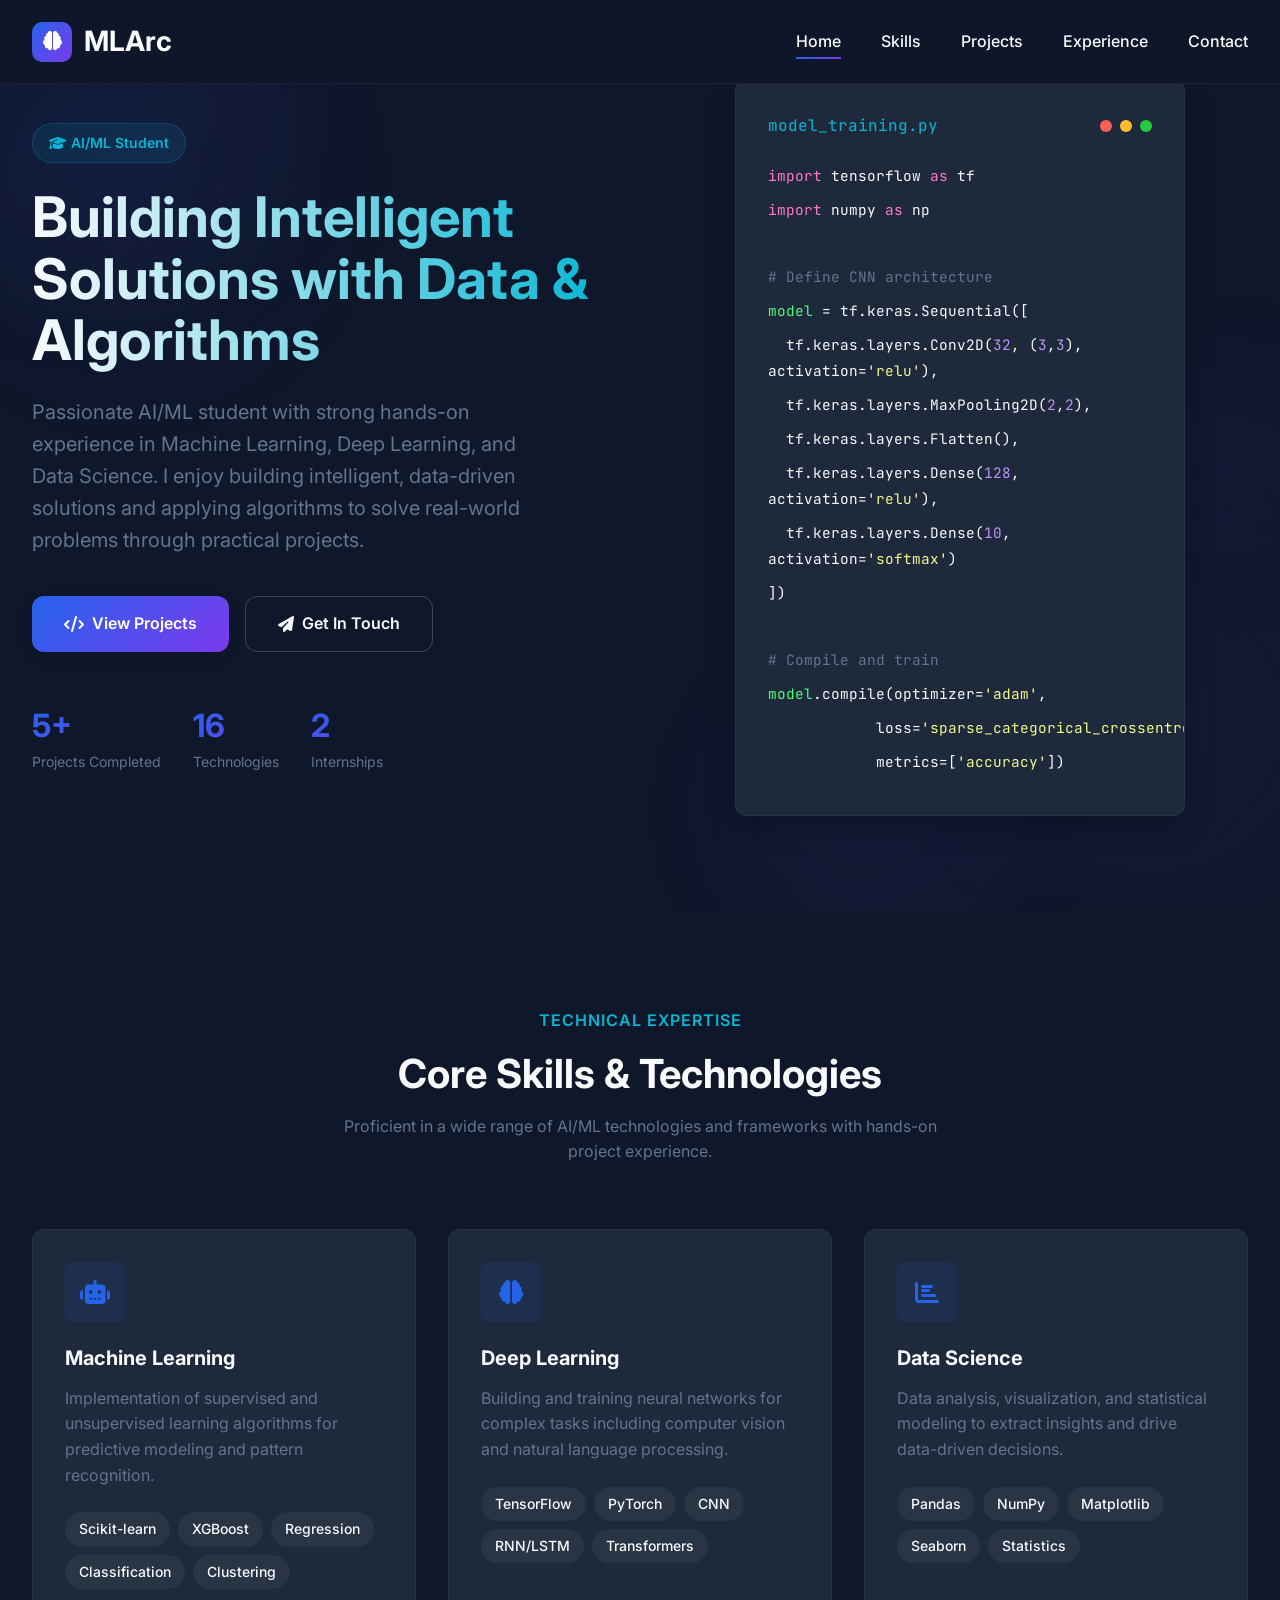
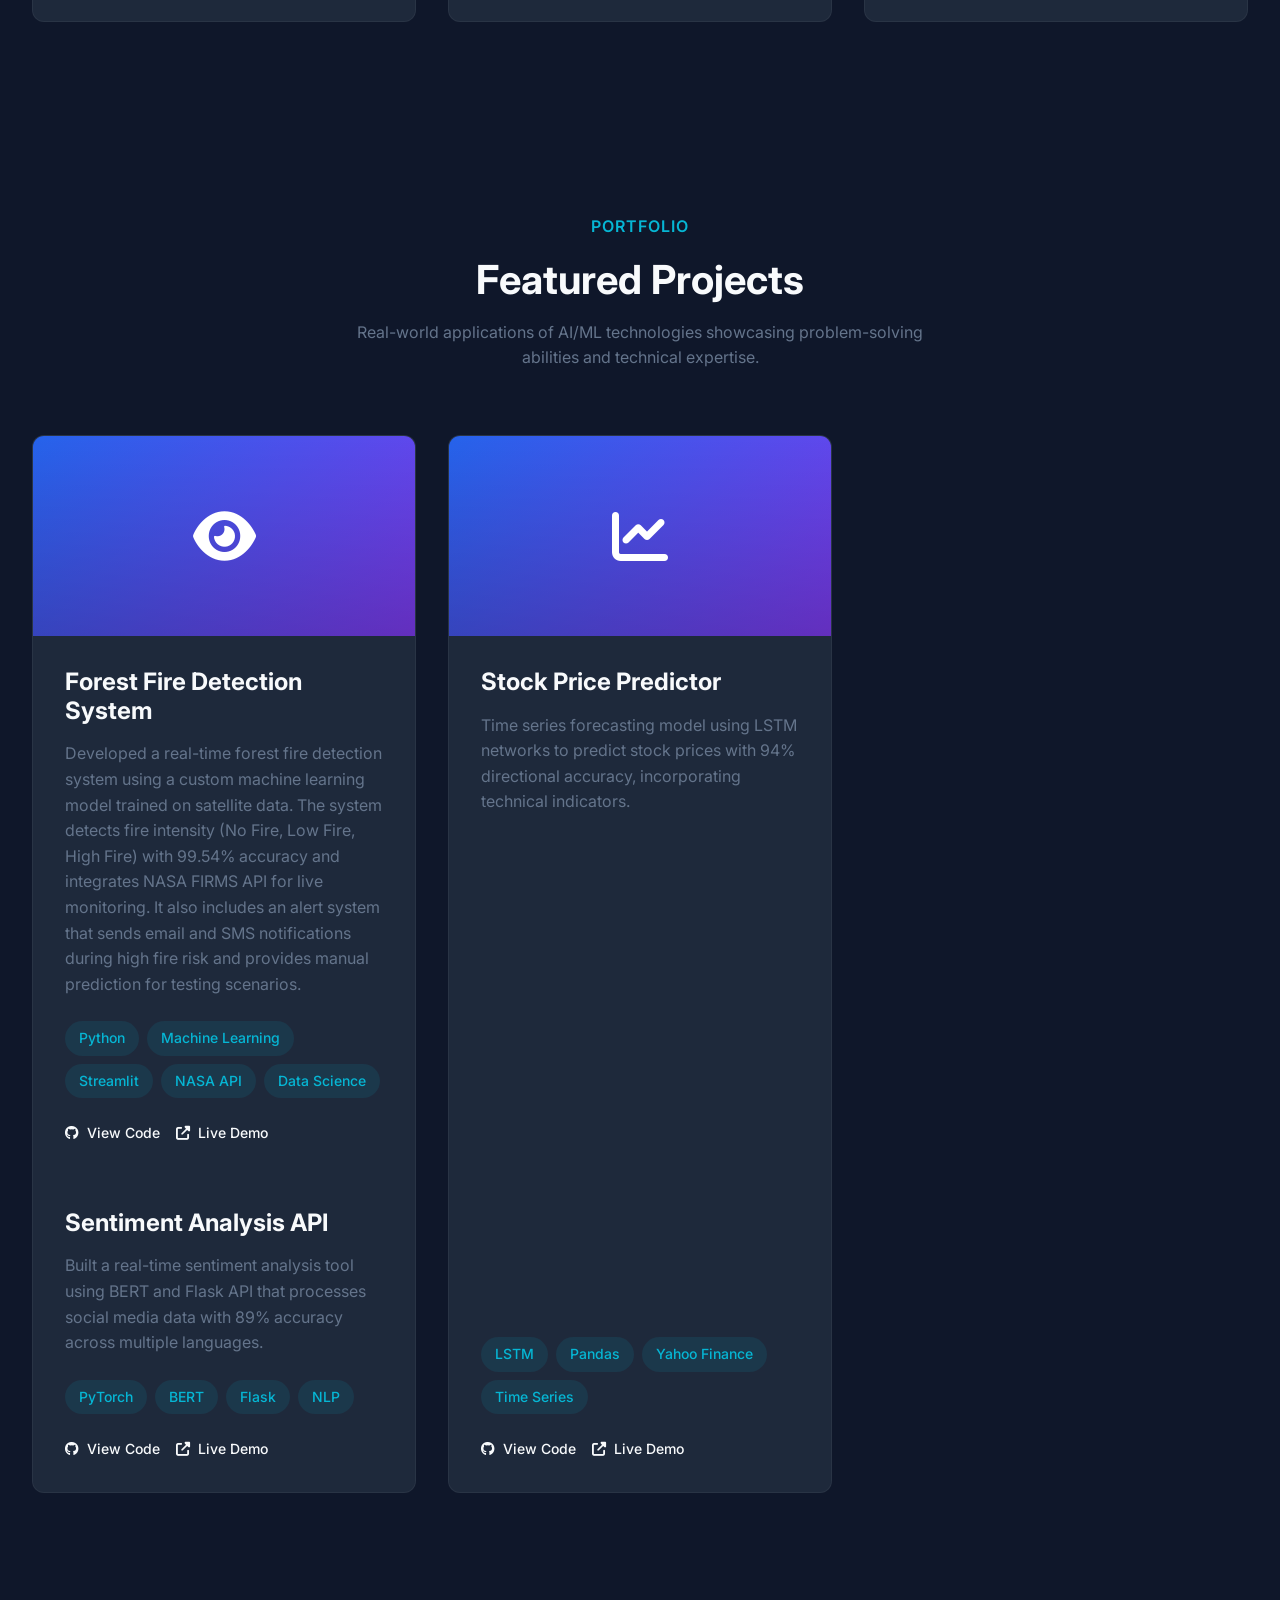
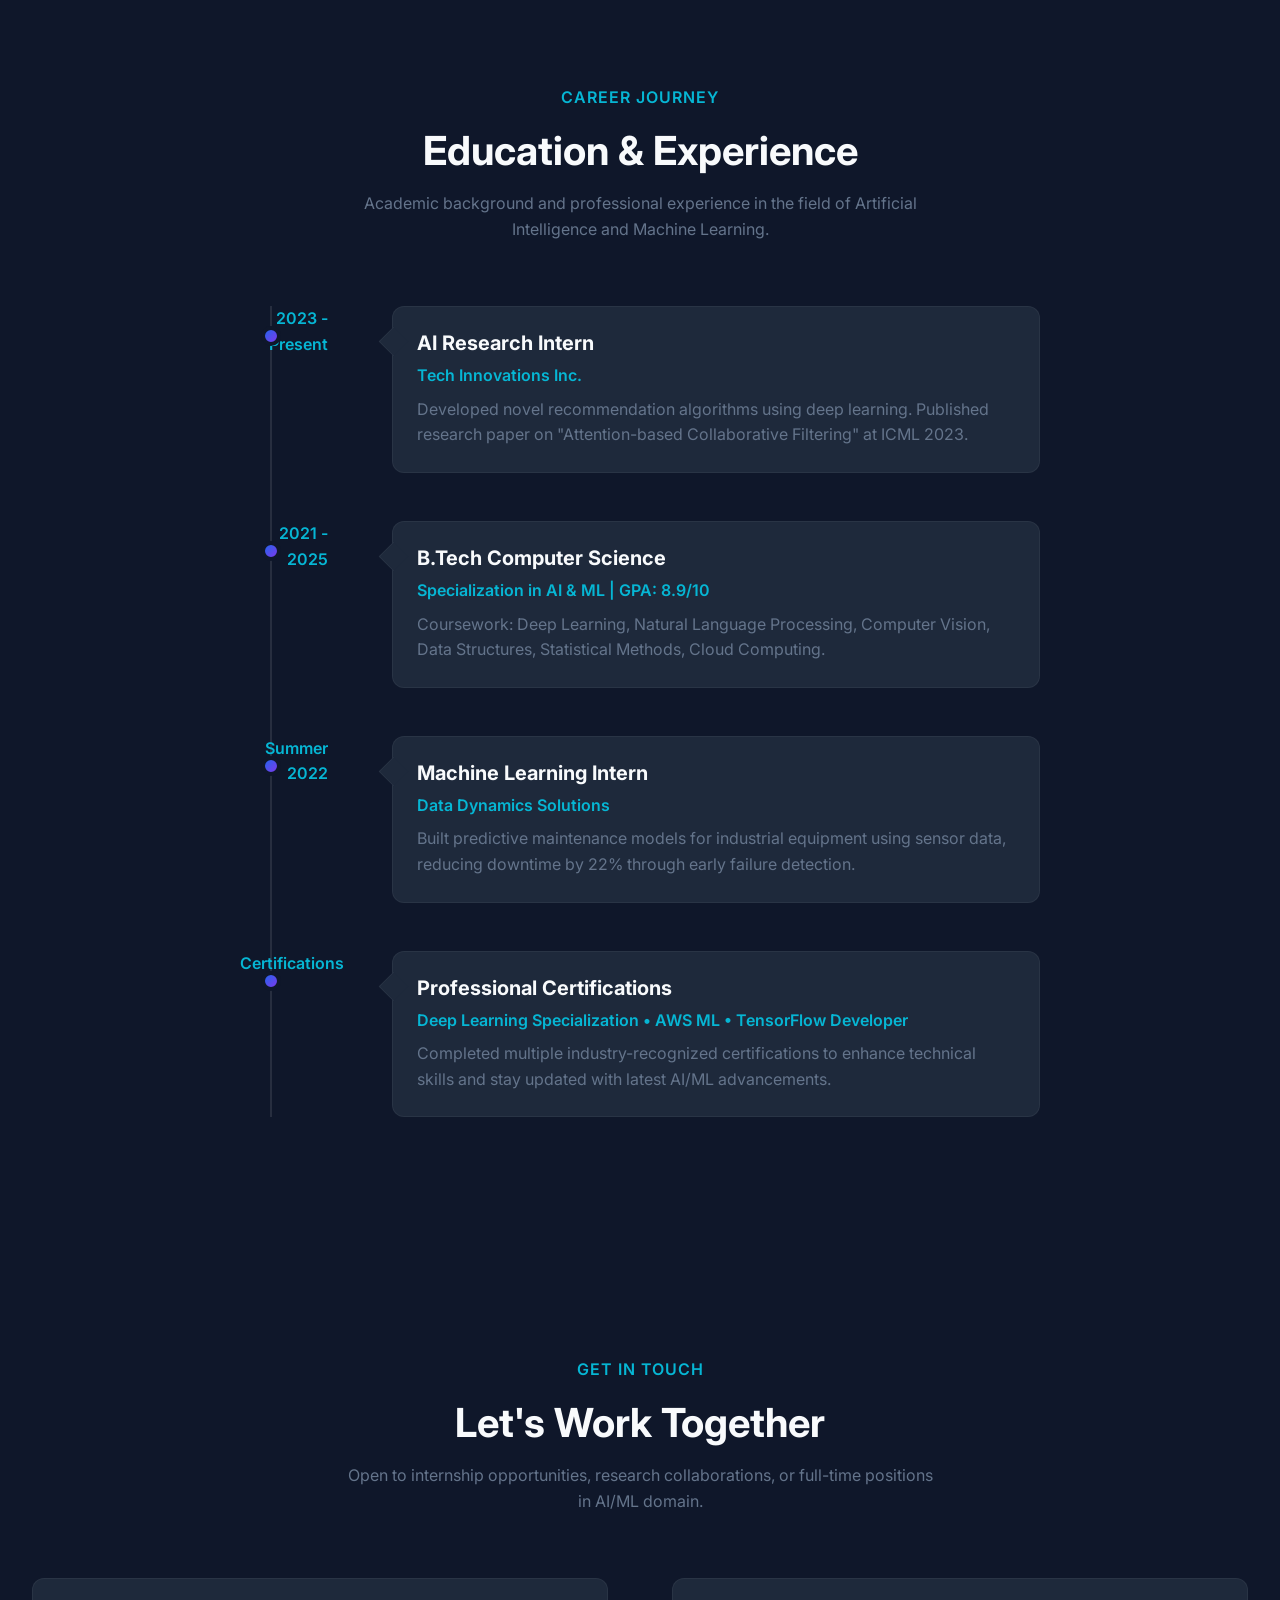
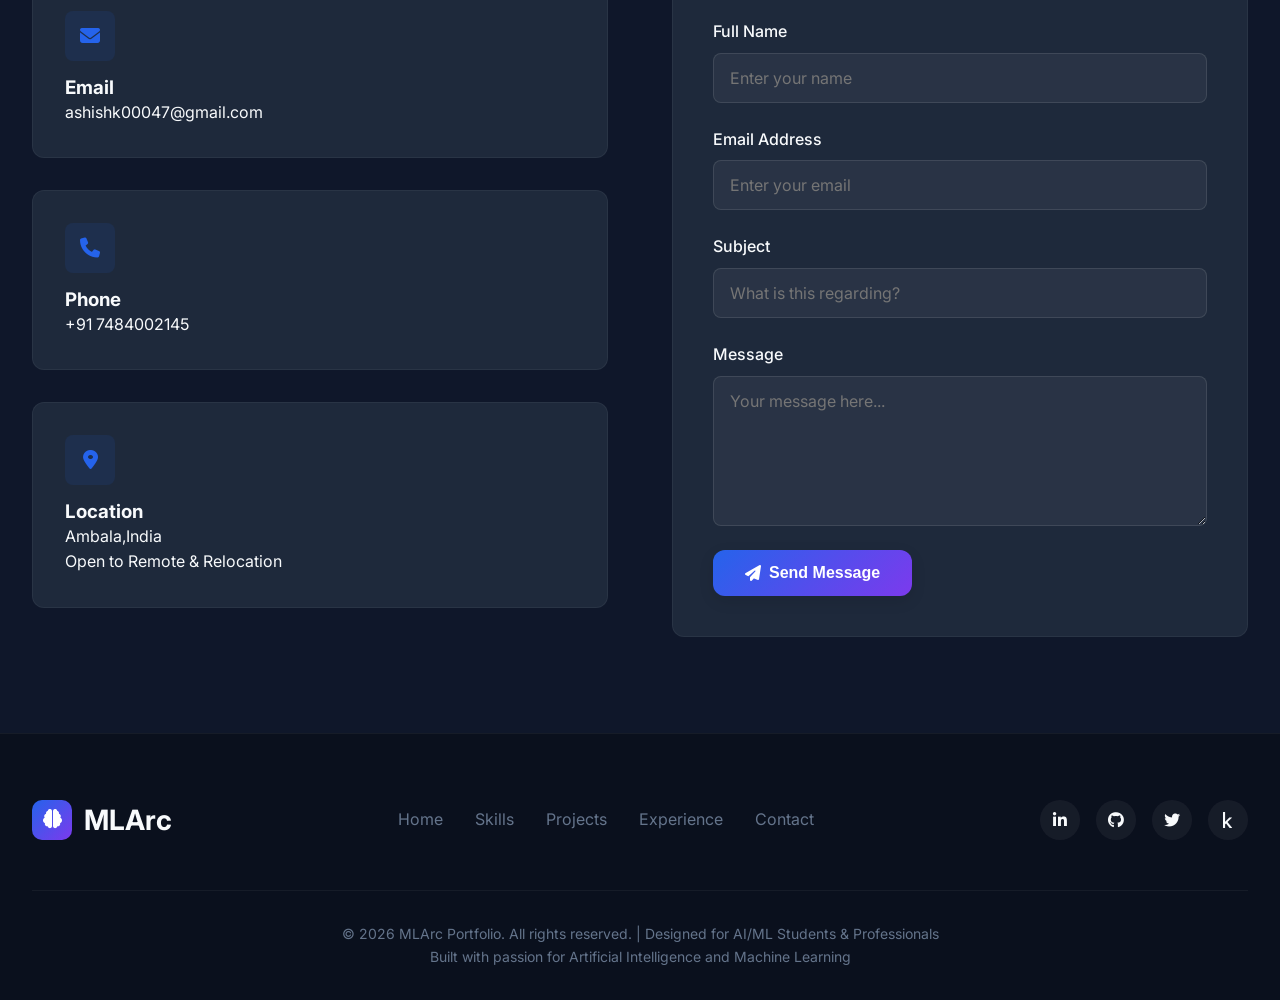
==== index.html @ a58d051c "commit" ====
<!-- Line 10-13 mein yeh daalo -->
<link rel="stylesheet" href="https://cdnjs.cloudflare.com/ajax/libs/font-awesome/6.4.0/css/all.min.css">
<link href="https://fonts.googleapis.com/css2?family=Inter:wght@300;400;500;600;700&display=swap" rel="stylesheet">
<link rel="stylesheet" href="style.css">

<!DOCTYPE html>
<html lang="en">
<head>
    <meta charset="UTF-8">
    <meta name="viewport" content="width=device-width, initial-scale=1.0">
    <title>MLArc | AI/ML Student & Aspiring Data Scientist</title>
    
    <!-- External Links -->
    <link rel="stylesheet" href="https://cdnjs.cloudflare.com/ajax/libs/font-awesome/6.4.0/css/all.min.css">
    <link rel="stylesheet" href="https://cdn.jsdelivr.net/npm/bootstrap-icons@1.10.0/font/bootstrap-icons.css">
    <link href="https://fonts.googleapis.com/css2?family=Inter:wght@300;400;500;600;700&family=JetBrains+Mono:wght@300;400&display=swap" rel="stylesheet">
    
    <!-- Your CSS File -->
    <link rel="stylesheet" href="style.css">
</head>
<body>
    <!-- Header -->
    <header id="header">
        <div class="container header-content">
            <a href="#" class="logo">
                <div class="logo-icon">
                    <i class="fas fa-brain"></i>
                </div>
                MLArc
            </a>

            <button class="mobile-menu-btn" id="mobileMenuBtn">
                <i class="fas fa-bars"></i>
            </button>

            <nav id="mainNav">
                <ul>
                    <li><a href="#home" class="active">Home</a></li>
                    <li><a href="#skills">Skills</a></li>
                    <li><a href="#projects">Projects</a></li>
                    <li><a href="#experience">Experience</a></li>
                    <li><a href="#contact">Contact</a></li>
                </ul>
                <!-- <div class="nav-buttons">
                    <a href="#contact" class="btn btn-outline">Hire Me</a>
                </div> -->
            </nav>
        </div>
    </header>

    <!-- Hero Section -->
    <section id="home" class="hero">
        <div class="hero-bg">
            <div class="hero-bg-circle"></div>
            <div class="hero-bg-circle"></div>
            <div class="hero-bg-circle"></div>
        </div>
        <div class="container">
            <div class="hero-content">
                <div class="hero-text">
                    <div class="hero-badge">
                        <i class="fas fa-graduation-cap"></i> AI/ML Student
                    </div>
                    <h1 class="hero-title">Building Intelligent Solutions with Data & Algorithms</h1>
                    <p class="hero-subtitle">
                      Passionate AI/ML student with strong hands-on experience in Machine Learning, Deep Learning, and Data Science. I enjoy building intelligent, data-driven solutions and applying algorithms to solve real-world problems through practical projects.
                    </p>
                    <div class="hero-buttons">
                        <a href="#projects" class="btn btn-primary">
                            <i class="fas fa-code"></i> View Projects
                        </a>
                        <a href="#contact" class="btn btn-outline">
                            <i class="fas fa-paper-plane"></i> Get In Touch
                        </a>
                    </div>
                    <div class="hero-stats">
                        <div class="stat-item">
                            <div class="stat-number">5+</div>
                            <div class="stat-label">Projects Completed</div>
                        </div>
                        <div class="stat-item">
                            <div class="stat-number">16</div>
                            <div class="stat-label">Technologies</div>
                        </div>
                        <div class="stat-item">
                            <div class="stat-number">2</div>
                            <div class="stat-label">Internships</div>
                        </div>
                    </div>
                </div>
                <div class="hero-visual">
                    <div class="code-card">
                        <div class="code-header">
                            <div class="code-title">model_training.py</div>
                            <div class="code-dots">
                                <div class="dot red"></div>
                                <div class="dot yellow"></div>
                                <div class="dot green"></div>
                            </div>
                        </div>
                        <div class="code-content">
                            <div class="code-line"><span class="code-keyword">import</span> tensorflow <span class="code-keyword">as</span> tf</div>
                            <div class="code-line"><span class="code-keyword">import</span> numpy <span class="code-keyword">as</span> np</div>
                            <div class="code-line">&nbsp;</div>
                            <div class="code-line"><span class="code-comment"># Define CNN architecture</span></div>
                            <div class="code-line"><span class="code-function">model</span> = tf.keras.Sequential([</div>
                            <div class="code-line">&nbsp;&nbsp;tf.keras.layers.Conv2D(<span class="code-number">32</span>, (<span class="code-number">3</span>,<span class="code-number">3</span>), activation=<span class="code-string">'relu'</span>),</div>
                            <div class="code-line">&nbsp;&nbsp;tf.keras.layers.MaxPooling2D(<span class="code-number">2</span>,<span class="code-number">2</span>),</div>
                            <div class="code-line">&nbsp;&nbsp;tf.keras.layers.Flatten(),</div>
                            <div class="code-line">&nbsp;&nbsp;tf.keras.layers.Dense(<span class="code-number">128</span>, activation=<span class="code-string">'relu'</span>),</div>
                            <div class="code-line">&nbsp;&nbsp;tf.keras.layers.Dense(<span class="code-number">10</span>, activation=<span class="code-string">'softmax'</span>)</div>
                            <div class="code-line">])</div>
                            <div class="code-line">&nbsp;</div>
                            <div class="code-line"><span class="code-comment"># Compile and train</span></div>
                            <div class="code-line"><span class="code-function">model</span>.compile(optimizer=<span class="code-string">'adam'</span>,</div>
                            <div class="code-line">&nbsp;&nbsp;&nbsp;&nbsp;&nbsp;&nbsp;&nbsp;&nbsp;&nbsp;&nbsp;&nbsp;&nbsp;loss=<span class="code-string">'sparse_categorical_crossentropy'</span>,</div>
                            <div class="code-line">&nbsp;&nbsp;&nbsp;&nbsp;&nbsp;&nbsp;&nbsp;&nbsp;&nbsp;&nbsp;&nbsp;&nbsp;metrics=[<span class="code-string">'accuracy'</span>])</div>
                        </div>
                    </div>
                </div>
            </div>
        </div>
    </section>

    <!-- Skills Section -->
    <section id="skills">
        <div class="container">
            <div class="section-header fade-in">
                <div class="section-subtitle">Technical Expertise</div>
                <h2 class="section-title">Core Skills & Technologies</h2>
                <p class="section-desc">Proficient in a wide range of AI/ML technologies and frameworks with hands-on project experience.</p>
            </div>
            <div class="skills-grid">
                <div class="skill-card fade-in stagger-delay-1">
                    <div class="skill-icon">
                        <i class="fas fa-robot"></i>
                    </div>
                    <h3 class="skill-title">Machine Learning</h3>
                    <p class="skill-desc">Implementation of supervised and unsupervised learning algorithms for predictive modeling and pattern recognition.</p>
                    <div class="skill-tags">
                        <span class="skill-tag">Scikit-learn</span>
                        <span class="skill-tag">XGBoost</span>
                        <span class="skill-tag">Regression</span>
                        <span class="skill-tag">Classification</span>
                        <span class="skill-tag">Clustering</span>
                    </div>
                </div>
                
                <div class="skill-card fade-in stagger-delay-2">
                    <div class="skill-icon">
                        <i class="fas fa-brain"></i>
                    </div>
                    <h3 class="skill-title">Deep Learning</h3>
                    <p class="skill-desc">Building and training neural networks for complex tasks including computer vision and natural language processing.</p>
                    <div class="skill-tags">
                        <span class="skill-tag">TensorFlow</span>
                        <span class="skill-tag">PyTorch</span>
                        <span class="skill-tag">CNN</span>
                        <span class="skill-tag">RNN/LSTM</span>
                        <span class="skill-tag">Transformers</span>
                    </div>
                </div>
                
                <div class="skill-card fade-in stagger-delay-3">
                    <div class="skill-icon">
                        <i class="fas fa-chart-bar"></i>
                    </div>
                    <h3 class="skill-title">Data Science</h3>
                    <p class="skill-desc">Data analysis, visualization, and statistical modeling to extract insights and drive data-driven decisions.</p>
                    <div class="skill-tags">
                        <span class="skill-tag">Pandas</span>
                        <span class="skill-tag">NumPy</span>
                        <span class="skill-tag">Matplotlib</span>
                        <span class="skill-tag">Seaborn</span>
                        <span class="skill-tag">Statistics</span>
                    </div>
                </div>
            </div>
        </div>
    </section>

    <!-- Projects Section -->
    <section id="projects">
        <div class="container">
            <div class="section-header fade-in">
                <div class="section-subtitle">Portfolio</div>
                <h2 class="section-title">Featured Projects</h2>
                <p class="section-desc">Real-world applications of AI/ML technologies showcasing problem-solving abilities and technical expertise.</p>
            </div>
            <div class="projects-grid">
                <div class="project-card fade-in stagger-delay-1">
                    <div class="project-header">
                        <div class="project-icon">
                            <i class="fas fa-eye"></i>
                        </div>
                    </div>
                    <div class="project-content">
    <h3 class="project-title">Forest Fire Detection System</h3>
    <p class="project-desc">
        Developed a real-time forest fire detection system using a custom machine learning model trained on satellite data. 
        The system detects fire intensity (No Fire, Low Fire, High Fire) with 99.54% accuracy and integrates NASA FIRMS API 
        for live monitoring. It also includes an alert system that sends email and SMS notifications during high fire risk 
        and provides manual prediction for testing scenarios.
    </p>
    
    <div class="project-tech">
        <span class="tech-tag">Python</span>
        <span class="tech-tag">Machine Learning</span>
        <span class="tech-tag">Streamlit</span>
        <span class="tech-tag">NASA API</span>
        <span class="tech-tag">Data Science</span>
    </div>
    
    <div class="project-links">
        <a href="https://github.com/ashislife/FOREST_FIRE_DETECTION" class="project-link" target="_blank">
            <i class="fab fa-github"></i> View Code
        </a>
        <a href="https://forestfiredetection-2hwmas4wlmtjjis3rfafhe.streamlit.app/" class="project-link" target="_blank">
            <i class="fas fa-external-link-alt"></i> Live Demo
        </a>
    </div>
</div>
                    <div class="project-content">
                        <h3 class="project-title">Sentiment Analysis API</h3>
                        <p class="project-desc">Built a real-time sentiment analysis tool using BERT and Flask API that processes social media data with 89% accuracy across multiple languages.</p>
                        <div class="project-tech">
                            <span class="tech-tag">PyTorch</span>
                            <span class="tech-tag">BERT</span>
                            <span class="tech-tag">Flask</span>
                            <span class="tech-tag">NLP</span>
                        </div>
                        <div class="project-links">
                            <a href="#" class="project-link">
                                <i class="fab fa-github"></i> View Code
                            </a>
                            <a href="#" class="project-link">
                                <i class="fas fa-external-link-alt"></i> Live Demo
                            </a>
                        </div>
                    </div>
                </div>
                
                <div class="project-card fade-in stagger-delay-3">
                    <div class="project-header">
                        <div class="project-icon">
                            <i class="fas fa-chart-line"></i>
                        </div>
                    </div>
                    <div class="project-content">
                        <h3 class="project-title">Stock Price Predictor</h3>
                        <p class="project-desc">Time series forecasting model using LSTM networks to predict stock prices with 94% directional accuracy, incorporating technical indicators.</p>
                        <div class="project-tech">
                            <span class="tech-tag">LSTM</span>
                            <span class="tech-tag">Pandas</span>
                            <span class="tech-tag">Yahoo Finance</span>
                            <span class="tech-tag">Time Series</span>
                        </div>
                        <div class="project-links">
                            <a href="#" class="project-link">
                                <i class="fab fa-github"></i> View Code
                            </a>
                            <a href="#" class="project-link">
                                <i class="fas fa-external-link-alt"></i> Live Demo
                            </a>
                        </div>
                    </div>
                </div>
            </div>
        </div>
    </section>

    <!-- Experience Section -->
    <section id="experience">
        <div class="container">
            <div class="section-header fade-in">
                <div class="section-subtitle">Career Journey</div>
                <h2 class="section-title">Education & Experience</h2>
                <p class="section-desc">Academic background and professional experience in the field of Artificial Intelligence and Machine Learning.</p>
            </div>
            <div class="experience-timeline">
                <div class="timeline-item fade-in">
                    <div class="timeline-date">2023 - Present</div>
                    <div class="timeline-marker"></div>
                    <div class="timeline-content">
                        <h3 class="timeline-title">AI Research Intern</h3>
                        <div class="timeline-subtitle">Tech Innovations Inc.</div>
                        <p class="timeline-desc">Developed novel recommendation algorithms using deep learning. Published research paper on "Attention-based Collaborative Filtering" at ICML 2023.</p>
                    </div>
                </div>
                
                <div class="timeline-item fade-in stagger-delay-1">
                    <div class="timeline-date">2021 - 2025</div>
                    <div class="timeline-marker"></div>
                    <div class="timeline-content">
                        <h3 class="timeline-title">B.Tech Computer Science</h3>
                        <div class="timeline-subtitle">Specialization in AI & ML | GPA: 8.9/10</div>
                        <p class="timeline-desc">Coursework: Deep Learning, Natural Language Processing, Computer Vision, Data Structures, Statistical Methods, Cloud Computing.</p>
                    </div>
                </div>
                
                <div class="timeline-item fade-in stagger-delay-2">
                    <div class="timeline-date">Summer 2022</div>
                    <div class="timeline-marker"></div>
                    <div class="timeline-content">
                        <h3 class="timeline-title">Machine Learning Intern</h3>
                        <div class="timeline-subtitle">Data Dynamics Solutions</div>
                        <p class="timeline-desc">Built predictive maintenance models for industrial equipment using sensor data, reducing downtime by 22% through early failure detection.</p>
                    </div>
                </div>
                
                <div class="timeline-item fade-in stagger-delay-3">
                    <div class="timeline-date">Certifications</div>
                    <div class="timeline-marker"></div>
                    <div class="timeline-content">
                        <h3 class="timeline-title">Professional Certifications</h3>
                        <div class="timeline-subtitle">Deep Learning Specialization • AWS ML • TensorFlow Developer</div>
                        <p class="timeline-desc">Completed multiple industry-recognized certifications to enhance technical skills and stay updated with latest AI/ML advancements.</p>
                    </div>
                </div>
            </div>
        </div>
    </section>

    <!-- Contact Section -->
    <section id="contact">
        <div class="container">
            <div class="section-header fade-in">
                <div class="section-subtitle">Get In Touch</div>
                <h2 class="section-title">Let's Work Together</h2>
                <p class="section-desc">Open to internship opportunities, research collaborations, or full-time positions in AI/ML domain.</p>
            </div>
            <div class="contact-content">
                <div class="contact-info">
                    <div class="contact-card fade-in">
                        <div class="contact-icon">
                            <i class="fas fa-envelope"></i>
                        </div>
                        <h3>Email</h3>
                        <p>ashishk00047@gmail.com</p>
                    </div>
                    
                    <div class="contact-card fade-in stagger-delay-1">
                        <div class="contact-icon">
                            <i class="fas fa-phone"></i>
                        </div>
                        <h3>Phone</h3>
                        <p>+91 7484002145</p>
                    </div>
                    
                    <div class="contact-card fade-in stagger-delay-2">
                        <div class="contact-icon">
                            <i class="fas fa-map-marker-alt"></i>
                        </div>
                        <h3>Location</h3>
                        <p>Ambala,India</p>
                        <p>Open to Remote & Relocation</p>
                    </div>
                </div>
                
                <div class="contact-form fade-in stagger-delay-3">
                    <form id="contactForm">
                        <div class="form-group">
                            <label class="form-label">Full Name</label>
                            <input type="text" class="form-control" placeholder="Enter your name" required>
                        </div>
                        
                        <div class="form-group">
                            <label class="form-label">Email Address</label>
                            <input type="email" class="form-control" placeholder="Enter your email" required>
                        </div>
                        
                        <div class="form-group">
                            <label class="form-label">Subject</label>
                            <input type="text" class="form-control" placeholder="What is this regarding?" required>
                        </div>
                        
                        <div class="form-group">
                            <label class="form-label">Message</label>
                            <textarea class="form-control" placeholder="Your message here..." required></textarea>
                        </div>
                        
                        <button type="submit" class="btn btn-primary">
                            <i class="fas fa-paper-plane"></i> Send Message
                        </button>
                    </form>
                </div>
            </div>
        </div>
    </section>

    <!-- Footer -->
    <footer>
        <div class="container">
            <div class="footer-content">
                <div class="logo">
                    <div class="logo-icon">
                        <i class="fas fa-brain"></i>
                    </div>
                    MLArc
                </div>
                
                <div class="footer-links">
                    <a href="#home">Home</a>
                    <a href="#skills">Skills</a>
                    <a href="#projects">Projects</a>
                    <a href="#experience">Experience</a>
                    <a href="#contact">Contact</a>
                </div>
                
                <div class="footer-social">
                    <a href="#" class="social-icon">
                        <i class="fab fa-linkedin-in"></i>
                    </a>
                    <a href="#" class="social-icon">
                        <i class="fab fa-github"></i>
                    </a>
                    <a href="#" class="social-icon">
                        <i class="fab fa-twitter"></i>
                    </a>
                    <a href="#" class="social-icon">
                        <i class="fab fa-kaggle"></i>
                    </a>
                </div>
            </div>
            
            <div class="footer-bottom">
                <p>&copy; 2026 MLArc Portfolio. All rights reserved. | Designed for AI/ML Students & Professionals</p>
                <p>Built with passion for Artificial Intelligence and Machine Learning</p>
            </div>
        </div>
    </footer>

    <!-- JavaScript File -->
    <script src="script.js"></script>
</body>
</html>
---- style.css ----
:root {
    --primary: #2563eb;
    --primary-dark: #1d4ed8;
    --secondary: #7c3aed;
    --accent: #06b6d4;
    --dark: #0f172a;
    --dark-card: #1e293b;
    --light: #f8fafc;
    --gray: #64748b;
    --success: #10b981;
    --gradient: linear-gradient(135deg, var(--primary) 0%, var(--secondary) 100%);
    --gradient-accent: linear-gradient(135deg, var(--accent) 0%, var(--secondary) 100%);
    --shadow: 0 10px 30px rgba(0, 0, 0, 0.2);
    --shadow-light: 0 5px 15px rgba(0, 0, 0, 0.1);
    --transition: all 0.4s cubic-bezier(0.175, 0.885, 0.32, 1.1);
    --border-radius: 12px;
    --border-radius-sm: 8px;
}

* {
    margin: 0;
    padding: 0;
    box-sizing: border-box;
}

html {
    scroll-behavior: smooth;
}

body {
    font-family: 'Inter', sans-serif;
    background-color: var(--dark);
    color: var(--light);
    line-height: 1.6;
    overflow-x: hidden;
    position: relative;
}

body::before {
    content: '';
    position: fixed;
    top: 0;
    left: 0;
    width: 100%;
    height: 100%;
    background: 
        radial-gradient(circle at 10% 20%, rgba(37, 99, 235, 0.05) 0%, transparent 20%),
        radial-gradient(circle at 90% 80%, rgba(124, 58, 237, 0.05) 0%, transparent 20%);
    z-index: -1;
}

h1, h2, h3, h4, h5 {
    font-weight: 700;
    line-height: 1.2;
}

.container {
    width: 100%;
    max-width: 1280px;
    margin: 0 auto;
    padding: 0 2rem;
}

section {
    padding: 6rem 0;
    position: relative;
}

/* Header & Navigation */
header {
    position: fixed;
    top: 0;
    width: 100%;
    background-color: rgba(15, 23, 42, 0.95);
    backdrop-filter: blur(10px);
    z-index: 1000;
    padding: 1.2rem 0;
    border-bottom: 1px solid rgba(255, 255, 255, 0.05);
    transition: var(--transition);
}

.header-scrolled {
    padding: 0.8rem 0;
    box-shadow: var(--shadow);
}

.header-content {
    display: flex;
    justify-content: space-between;
    align-items: center;
}

.logo {
    display: flex;
    align-items: center;
    gap: 0.75rem;
    font-size: 1.75rem;
    font-weight: 700;
    text-decoration: none;
    color: var(--light);
}

.logo-icon {
    display: flex;
    align-items: center;
    justify-content: center;
    width: 40px;
    height: 40px;
    background: var(--gradient);
    border-radius: 10px;
    color: white;
    font-size: 1.2rem;
}

nav ul {
    display: flex;
    list-style: none;
    gap: 2.5rem;
}

nav ul li a {
    color: var(--light);
    text-decoration: none;
    font-weight: 500;
    font-size: 1rem;
    position: relative;
    padding: 0.5rem 0;
    transition: var(--transition);
}

nav ul li a::after {
    content: '';
    position: absolute;
    bottom: 0;
    left: 0;
    width: 0;
    height: 2px;
    background: var(--gradient);
    transition: var(--transition);
}

nav ul li a:hover::after,
nav ul li a.active::after {
    width: 100%;
}

.nav-buttons {
    display: flex;
    align-items: center;
    gap: 1rem;
}

.mobile-menu-btn {
    display: none;
    background: none;
    border: none;
    color: var(--light);
    font-size: 1.5rem;
    cursor: pointer;
    z-index: 1001;
}

/* Hero Section */
.hero {
    min-height: 100vh;
    display: flex;
    align-items: center;
    padding-top: 80px;
    position: relative;
    overflow: hidden;
}

.hero-bg {
    position: absolute;
    top: 0;
    left: 0;
    width: 100%;
    height: 100%;
    z-index: -1;
    opacity: 0.4;
}

.hero-bg-circle {
    position: absolute;
    border-radius: 50%;
    background: var(--gradient);
    filter: blur(60px);
    opacity: 0.15;
    animation: float 25s infinite ease-in-out;
}

.hero-bg-circle:nth-child(1) {
    width: 400px;
    height: 400px;
    top: -100px;
    left: -100px;
    animation-delay: 0s;
}

.hero-bg-circle:nth-child(2) {
    width: 300px;
    height: 300px;
    bottom: -50px;
    right: 20%;
    animation-delay: 5s;
}

.hero-bg-circle:nth-child(3) {
    width: 200px;
    height: 200px;
    top: 40%;
    right: -50px;
    animation-delay: 10s;
}

@keyframes float {
    0%, 100% { transform: translateY(0) rotate(0deg); }
    33% { transform: translateY(-30px) rotate(120deg); }
    66% { transform: translateY(20px) rotate(240deg); }
}

.hero-content {
    display: grid;
    grid-template-columns: 1fr 1fr;
    gap: 4rem;
    align-items: center;
}

.hero-text {
    position: relative;
}

.hero-badge {
    display: inline-block;
    background: rgba(6, 182, 212, 0.1);
    color: var(--accent);
    padding: 0.5rem 1rem;
    border-radius: 50px;
    font-size: 0.875rem;
    font-weight: 600;
    margin-bottom: 1.5rem;
    border: 1px solid rgba(6, 182, 212, 0.2);
}

.hero-title {
    font-size: 3.5rem;
    margin-bottom: 1.5rem;
    background: linear-gradient(to right, #f8fafc, var(--accent));
    -webkit-background-clip: text;
    background-clip: text;
    color: transparent;
    line-height: 1.1;
}

.hero-subtitle {
    font-size: 1.25rem;
    color: var(--gray);
    margin-bottom: 2.5rem;
    max-width: 90%;
}

.hero-buttons {
    display: flex;
    gap: 1rem;
    margin-bottom: 3rem;
}

.btn {
    display: inline-flex;
    align-items: center;
    justify-content: center;
    gap: 0.5rem;
    padding: 0.875rem 2rem;
    border-radius: var(--border-radius);
    font-weight: 600;
    text-decoration: none;
    transition: var(--transition);
    cursor: pointer;
    border: none;
    font-size: 1rem;
}

.btn-primary {
    background: var(--gradient);
    color: white;
    box-shadow: var(--shadow-light);
}

.btn-primary:hover {
    transform: translateY(-3px);
    box-shadow: 0 15px 30px rgba(37, 99, 235, 0.3);
}

.btn-outline {
    background: transparent;
    color: var(--light);
    border: 1px solid rgba(255, 255, 255, 0.2);
}

.btn-outline:hover {
    background: rgba(255, 255, 255, 0.05);
    border-color: var(--accent);
    transform: translateY(-3px);
}

.hero-stats {
    display: flex;
    gap: 2rem;
}

.stat-item {
    display: flex;
    flex-direction: column;
}

.stat-number {
    font-size: 2rem;
    font-weight: 700;
    background: var(--gradient);
    -webkit-background-clip: text;
    background-clip: text;
    color: transparent;
}

.stat-label {
    font-size: 0.875rem;
    color: var(--gray);
}

.hero-visual {
    position: relative;
    display: flex;
    justify-content: center;
    align-items: center;
}

.code-card {
    background: var(--dark-card);
    border-radius: var(--border-radius);
    padding: 2rem;
    width: 100%;
    max-width: 450px;
    box-shadow: var(--shadow);
    border: 1px solid rgba(255, 255, 255, 0.05);
    overflow: hidden;
}

.code-header {
    display: flex;
    justify-content: space-between;
    align-items: center;
    margin-bottom: 1.5rem;
}

.code-title {
    font-family: 'JetBrains Mono', monospace;
    font-size: 1rem;
    color: var(--accent);
}

.code-dots {
    display: flex;
    gap: 0.5rem;
}

.dot {
    width: 12px;
    height: 12px;
    border-radius: 50%;
}

.dot.red { background: #ff5f56; }
.dot.yellow { background: #ffbd2e; }
.dot.green { background: #27ca3f; }

.code-content {
    font-family: 'JetBrains Mono', monospace;
    font-size: 0.9rem;
    line-height: 1.8;
}

.code-line {
    margin-bottom: 0.5rem;
}

.code-keyword {
    color: #ff79c6;
}

.code-function {
    color: #50fa7b;
}

.code-string {
    color: #f1fa8c;
}

.code-comment {
    color: var(--gray);
}

.code-number {
    color: #bd93f9;
}

/* Section Headers */
.section-header {
    text-align: center;
    margin-bottom: 4rem;
}

.section-subtitle {
    display: inline-block;
    color: var(--accent);
    font-weight: 600;
    margin-bottom: 1rem;
    font-size: 1rem;
    text-transform: uppercase;
    letter-spacing: 1px;
}

.section-title {
    font-size: 2.5rem;
    margin-bottom: 1rem;
}

.section-desc {
    color: var(--gray);
    max-width: 600px;
    margin: 0 auto;
}

/* Skills Section */
.skills-grid {
    display: grid;
    grid-template-columns: repeat(auto-fill, minmax(300px, 1fr));
    gap: 2rem;
}

.skill-card {
    background: var(--dark-card);
    border-radius: var(--border-radius);
    padding: 2rem;
    transition: var(--transition);
    border: 1px solid rgba(255, 255, 255, 0.05);
}

.skill-card:hover {
    transform: translateY(-10px);
    border-color: rgba(37, 99, 235, 0.3);
    box-shadow: var(--shadow);
}

.skill-icon {
    display: inline-flex;
    align-items: center;
    justify-content: center;
    width: 60px;
    height: 60px;
    background: rgba(37, 99, 235, 0.1);
    border-radius: var(--border-radius-sm);
    margin-bottom: 1.5rem;
    color: var(--primary);
    font-size: 1.5rem;
}

.skill-title {
    font-size: 1.25rem;
    margin-bottom: 1rem;
}

.skill-desc {
    color: var(--gray);
    margin-bottom: 1.5rem;
}

.skill-tags {
    display: flex;
    flex-wrap: wrap;
    gap: 0.5rem;
}

.skill-tag {
    background: rgba(255, 255, 255, 0.05);
    color: var(--light);
    padding: 0.375rem 0.875rem;
    border-radius: 50px;
    font-size: 0.875rem;
    font-weight: 500;
}

/* Projects Section */
.projects-grid {
    display: grid;
    grid-template-columns: repeat(auto-fill, minmax(350px, 1fr));
    gap: 2rem;
}

.project-card {
    background: var(--dark-card);
    border-radius: var(--border-radius);
    overflow: hidden;
    transition: var(--transition);
    border: 1px solid rgba(255, 255, 255, 0.05);
    height: 100%;
    display: flex;
    flex-direction: column;
}

.project-card:hover {
    transform: translateY(-10px);
    box-shadow: var(--shadow);
    border-color: rgba(37, 99, 235, 0.3);
}

.project-header {
    height: 200px;
    background: var(--gradient);
    display: flex;
    align-items: center;
    justify-content: center;
    position: relative;
    overflow: hidden;
}

.project-header::after {
    content: '';
    position: absolute;
    top: 0;
    left: 0;
    width: 100%;
    height: 100%;
    background: linear-gradient(to bottom, transparent, rgba(0, 0, 0, 0.2));
}

.project-icon {
    font-size: 3.5rem;
    color: white;
    z-index: 1;
}

.project-content {
    padding: 2rem;
    flex-grow: 1;
    display: flex;
    flex-direction: column;
}

.project-title {
    font-size: 1.5rem;
    margin-bottom: 1rem;
}

.project-desc {
    color: var(--gray);
    margin-bottom: 1.5rem;
    flex-grow: 1;
}

.project-tech {
    display: flex;
    flex-wrap: wrap;
    gap: 0.5rem;
    margin-bottom: 1.5rem;
}

.tech-tag {
    background: rgba(6, 182, 212, 0.1);
    color: var(--accent);
    padding: 0.375rem 0.875rem;
    border-radius: 50px;
    font-size: 0.875rem;
    font-weight: 500;
}

.project-links {
    display: flex;
    gap: 1rem;
    margin-top: auto;
}

.project-link {
    display: inline-flex;
    align-items: center;
    gap: 0.5rem;
    color: var(--light);
    text-decoration: none;
    font-weight: 500;
    font-size: 0.875rem;
    transition: var(--transition);
}

.project-link:hover {
    color: var(--accent);
}

/* Experience Section */
.experience-timeline {
    position: relative;
    max-width: 800px;
    margin: 0 auto;
}

.experience-timeline::before {
    content: '';
    position: absolute;
    left: 30px;
    top: 0;
    bottom: 0;
    width: 2px;
    background: rgba(255, 255, 255, 0.1);
}

.timeline-item {
    display: flex;
    margin-bottom: 3rem;
    position: relative;
}

.timeline-date {
    min-width: 120px;
    padding-right: 2rem;
    text-align: right;
    font-weight: 600;
    color: var(--accent);
}

.timeline-content {
    background: var(--dark-card);
    border-radius: var(--border-radius);
    padding: 1.5rem;
    flex-grow: 1;
    border: 1px solid rgba(255, 255, 255, 0.05);
    margin-left: 2rem;
    position: relative;
}

.timeline-content::before {
    content: '';
    position: absolute;
    left: -10px;
    top: 24px;
    width: 20px;
    height: 20px;
    background: var(--dark-card);
    transform: rotate(45deg);
    border-left: 1px solid rgba(255, 255, 255, 0.05);
    border-bottom: 1px solid rgba(255, 255, 255, 0.05);
}

.timeline-marker {
    position: absolute;
    left: 21px;
    top: 20px;
    width: 20px;
    height: 20px;
    border-radius: 50%;
    background: var(--gradient);
    z-index: 1;
    border: 4px solid var(--dark);
}

.timeline-title {
    font-size: 1.25rem;
    margin-bottom: 0.5rem;
}

.timeline-subtitle {
    color: var(--accent);
    font-weight: 600;
    margin-bottom: 0.5rem;
}

.timeline-desc {
    color: var(--gray);
}

/* Contact Section */
.contact-content {
    display: grid;
    grid-template-columns: 1fr 1fr;
    gap: 4rem;
    align-items: start;
}

.contact-info {
    display: flex;
    flex-direction: column;
    gap: 2rem;
}

.contact-card {
    background: var(--dark-card);
    border-radius: var(--border-radius);
    padding: 2rem;
    border: 1px solid rgba(255, 255, 255, 0.05);
    transition: var(--transition);
}

.contact-card:hover {
    border-color: rgba(37, 99, 235, 0.3);
    transform: translateY(-5px);
}

.contact-icon {
    display: inline-flex;
    align-items: center;
    justify-content: center;
    width: 50px;
    height: 50px;
    background: rgba(37, 99, 235, 0.1);
    border-radius: var(--border-radius-sm);
    margin-bottom: 1rem;
    color: var(--primary);
    font-size: 1.25rem;
}

.contact-form {
    background: var(--dark-card);
    border-radius: var(--border-radius);
    padding: 2.5rem;
    border: 1px solid rgba(255, 255, 255, 0.05);
}

.form-group {
    margin-bottom: 1.5rem;
}

.form-label {
    display: block;
    margin-bottom: 0.5rem;
    font-weight: 500;
}

.form-control {
    width: 100%;
    padding: 0.875rem 1rem;
    background: rgba(255, 255, 255, 0.05);
    border: 1px solid rgba(255, 255, 255, 0.1);
    border-radius: var(--border-radius-sm);
    color: var(--light);
    font-family: 'Inter', sans-serif;
    font-size: 1rem;
    transition: var(--transition);
}

.form-control:focus {
    outline: none;
    border-color: var(--primary);
    background: rgba(37, 99, 235, 0.05);
}

textarea.form-control {
    min-height: 150px;
    resize: vertical;
}

/* Footer */
footer {
    background: rgba(0, 0, 0, 0.3);
    padding: 4rem 0 2rem;
    border-top: 1px solid rgba(255, 255, 255, 0.05);
}

.footer-content {
    display: flex;
    justify-content: space-between;
    align-items: center;
    margin-bottom: 3rem;
}

.footer-links {
    display: flex;
    gap: 2rem;
}

.footer-links a {
    color: var(--gray);
    text-decoration: none;
    transition: var(--transition);
}

.footer-links a:hover {
    color: var(--accent);
}

.footer-social {
    display: flex;
    gap: 1rem;
}

.social-icon {
    display: inline-flex;
    align-items: center;
    justify-content: center;
    width: 40px;
    height: 40px;
    background: rgba(255, 255, 255, 0.05);
    border-radius: 50%;
    color: var(--light);
    text-decoration: none;
    transition: var(--transition);
}

.social-icon:hover {
    background: var(--gradient);
    transform: translateY(-3px);
}

.footer-bottom {
    text-align: center;
    padding-top: 2rem;
    border-top: 1px solid rgba(255, 255, 255, 0.05);
    color: var(--gray);
    font-size: 0.875rem;
}

/* Responsive Design */
@media (max-width: 1024px) {
    .hero-content {
        grid-template-columns: 1fr;
        text-align: center;
    }

    .hero-stats {
        justify-content: center;
    }

    .contact-content {
        grid-template-columns: 1fr;
    }
}

@media (max-width: 768px) {
    .container {
        padding: 0 1.5rem;
    }

    section {
        padding: 4rem 0;
    }

    .hero-title {
        font-size: 2.5rem;
    }

    .hero-subtitle {
        font-size: 1.125rem;
        max-width: 100%;
    }

    .hero-buttons {
        flex-direction: column;
        align-items: center;
    }

    .btn {
        width: 100%;
        max-width: 300px;
    }

    .mobile-menu-btn {
        display: block;
    }

    nav {
        position: fixed;
        top: 0;
        right: -100%;
        width: 280px;
        height: 100vh;
        background: var(--dark);
        padding: 6rem 2rem 2rem;
        transition: var(--transition);
        box-shadow: -10px 0 30px rgba(0, 0, 0, 0.3);
        z-index: 1000;
    }

    nav.active {
        right: 0;
    }

    nav ul {
        flex-direction: column;
        gap: 1.5rem;
    }

    .nav-buttons {
        flex-direction: column;
        margin-top: 2rem;
    }

    .projects-grid,
    .skills-grid {
        grid-template-columns: 1fr;
    }

    .footer-content {
        flex-direction: column;
        gap: 2rem;
        text-align: center;
    }

    .experience-timeline::before {
        left: 20px;
    }

    .timeline-date {
        min-width: 90px;
        padding-right: 1rem;
        font-size: 0.875rem;
    }

    .timeline-content {
        margin-left: 1.5rem;
    }

    .timeline-marker {
        left: 11px;
    }
}

@media (max-width: 480px) {
    .hero-title {
        font-size: 2rem;
    }

    .section-title {
        font-size: 2rem;
    }

    .hero-stats {
        flex-direction: column;
        gap: 1rem;
    }
}

/* Animation Classes */
.fade-in {
    opacity: 0;
    transform: translateY(30px);
    transition: opacity 0.8s ease, transform 0.8s ease;
}

.fade-in.visible {
    opacity: 1;
    transform: translateY(0);
}

.stagger-delay-1 { transition-delay: 0.1s; }
.stagger-delay-2 { transition-delay: 0.2s; }
.stagger-delay-3 { transition-delay: 0.3s; }
.stagger-delay-4 { transition-delay: 0.4s; }
.stagger-delay-5 { transition-delay: 0.5s; }
---- style.css ----
:root {
    --primary: #2563eb;
    --primary-dark: #1d4ed8;
    --secondary: #7c3aed;
    --accent: #06b6d4;
    --dark: #0f172a;
    --dark-card: #1e293b;
    --light: #f8fafc;
    --gray: #64748b;
    --success: #10b981;
    --gradient: linear-gradient(135deg, var(--primary) 0%, var(--secondary) 100%);
    --gradient-accent: linear-gradient(135deg, var(--accent) 0%, var(--secondary) 100%);
    --shadow: 0 10px 30px rgba(0, 0, 0, 0.2);
    --shadow-light: 0 5px 15px rgba(0, 0, 0, 0.1);
    --transition: all 0.4s cubic-bezier(0.175, 0.885, 0.32, 1.1);
    --border-radius: 12px;
    --border-radius-sm: 8px;
}

* {
    margin: 0;
    padding: 0;
    box-sizing: border-box;
}

html {
    scroll-behavior: smooth;
}

body {
    font-family: 'Inter', sans-serif;
    background-color: var(--dark);
    color: var(--light);
    line-height: 1.6;
    overflow-x: hidden;
    position: relative;
}

body::before {
    content: '';
    position: fixed;
    top: 0;
    left: 0;
    width: 100%;
    height: 100%;
    background: 
        radial-gradient(circle at 10% 20%, rgba(37, 99, 235, 0.05) 0%, transparent 20%),
        radial-gradient(circle at 90% 80%, rgba(124, 58, 237, 0.05) 0%, transparent 20%);
    z-index: -1;
}

h1, h2, h3, h4, h5 {
    font-weight: 700;
    line-height: 1.2;
}

.container {
    width: 100%;
    max-width: 1280px;
    margin: 0 auto;
    padding: 0 2rem;
}

section {
    padding: 6rem 0;
    position: relative;
}

/* Header & Navigation */
header {
    position: fixed;
    top: 0;
    width: 100%;
    background-color: rgba(15, 23, 42, 0.95);
    backdrop-filter: blur(10px);
    z-index: 1000;
    padding: 1.2rem 0;
    border-bottom: 1px solid rgba(255, 255, 255, 0.05);
    transition: var(--transition);
}

.header-scrolled {
    padding: 0.8rem 0;
    box-shadow: var(--shadow);
}

.header-content {
    display: flex;
    justify-content: space-between;
    align-items: center;
}

.logo {
    display: flex;
    align-items: center;
    gap: 0.75rem;
    font-size: 1.75rem;
    font-weight: 700;
    text-decoration: none;
    color: var(--light);
}

.logo-icon {
    display: flex;
    align-items: center;
    justify-content: center;
    width: 40px;
    height: 40px;
    background: var(--gradient);
    border-radius: 10px;
    color: white;
    font-size: 1.2rem;
}

nav ul {
    display: flex;
    list-style: none;
    gap: 2.5rem;
}

nav ul li a {
    color: var(--light);
    text-decoration: none;
    font-weight: 500;
    font-size: 1rem;
    position: relative;
    padding: 0.5rem 0;
    transition: var(--transition);
}

nav ul li a::after {
    content: '';
    position: absolute;
    bottom: 0;
    left: 0;
    width: 0;
    height: 2px;
    background: var(--gradient);
    transition: var(--transition);
}

nav ul li a:hover::after,
nav ul li a.active::after {
    width: 100%;
}

.nav-buttons {
    display: flex;
    align-items: center;
    gap: 1rem;
}

.mobile-menu-btn {
    display: none;
    background: none;
    border: none;
    color: var(--light);
    font-size: 1.5rem;
    cursor: pointer;
    z-index: 1001;
}

/* Hero Section */
.hero {
    min-height: 100vh;
    display: flex;
    align-items: center;
    padding-top: 80px;
    position: relative;
    overflow: hidden;
}

.hero-bg {
    position: absolute;
    top: 0;
    left: 0;
    width: 100%;
    height: 100%;
    z-index: -1;
    opacity: 0.4;
}

.hero-bg-circle {
    position: absolute;
    border-radius: 50%;
    background: var(--gradient);
    filter: blur(60px);
    opacity: 0.15;
    animation: float 25s infinite ease-in-out;
}

.hero-bg-circle:nth-child(1) {
    width: 400px;
    height: 400px;
    top: -100px;
    left: -100px;
    animation-delay: 0s;
}

.hero-bg-circle:nth-child(2) {
    width: 300px;
    height: 300px;
    bottom: -50px;
    right: 20%;
    animation-delay: 5s;
}

.hero-bg-circle:nth-child(3) {
    width: 200px;
    height: 200px;
    top: 40%;
    right: -50px;
    animation-delay: 10s;
}

@keyframes float {
    0%, 100% { transform: translateY(0) rotate(0deg); }
    33% { transform: translateY(-30px) rotate(120deg); }
    66% { transform: translateY(20px) rotate(240deg); }
}

.hero-content {
    display: grid;
    grid-template-columns: 1fr 1fr;
    gap: 4rem;
    align-items: center;
}

.hero-text {
    position: relative;
}

.hero-badge {
    display: inline-block;
    background: rgba(6, 182, 212, 0.1);
    color: var(--accent);
    padding: 0.5rem 1rem;
    border-radius: 50px;
    font-size: 0.875rem;
    font-weight: 600;
    margin-bottom: 1.5rem;
    border: 1px solid rgba(6, 182, 212, 0.2);
}

.hero-title {
    font-size: 3.5rem;
    margin-bottom: 1.5rem;
    background: linear-gradient(to right, #f8fafc, var(--accent));
    -webkit-background-clip: text;
    background-clip: text;
    color: transparent;
    line-height: 1.1;
}

.hero-subtitle {
    font-size: 1.25rem;
    color: var(--gray);
    margin-bottom: 2.5rem;
    max-width: 90%;
}

.hero-buttons {
    display: flex;
    gap: 1rem;
    margin-bottom: 3rem;
}

.btn {
    display: inline-flex;
    align-items: center;
    justify-content: center;
    gap: 0.5rem;
    padding: 0.875rem 2rem;
    border-radius: var(--border-radius);
    font-weight: 600;
    text-decoration: none;
    transition: var(--transition);
    cursor: pointer;
    border: none;
    font-size: 1rem;
}

.btn-primary {
    background: var(--gradient);
    color: white;
    box-shadow: var(--shadow-light);
}

.btn-primary:hover {
    transform: translateY(-3px);
    box-shadow: 0 15px 30px rgba(37, 99, 235, 0.3);
}

.btn-outline {
    background: transparent;
    color: var(--light);
    border: 1px solid rgba(255, 255, 255, 0.2);
}

.btn-outline:hover {
    background: rgba(255, 255, 255, 0.05);
    border-color: var(--accent);
    transform: translateY(-3px);
}

.hero-stats {
    display: flex;
    gap: 2rem;
}

.stat-item {
    display: flex;
    flex-direction: column;
}

.stat-number {
    font-size: 2rem;
    font-weight: 700;
    background: var(--gradient);
    -webkit-background-clip: text;
    background-clip: text;
    color: transparent;
}

.stat-label {
    font-size: 0.875rem;
    color: var(--gray);
}

.hero-visual {
    position: relative;
    display: flex;
    justify-content: center;
    align-items: center;
}

.code-card {
    background: var(--dark-card);
    border-radius: var(--border-radius);
    padding: 2rem;
    width: 100%;
    max-width: 450px;
    box-shadow: var(--shadow);
    border: 1px solid rgba(255, 255, 255, 0.05);
    overflow: hidden;
}

.code-header {
    display: flex;
    justify-content: space-between;
    align-items: center;
    margin-bottom: 1.5rem;
}

.code-title {
    font-family: 'JetBrains Mono', monospace;
    font-size: 1rem;
    color: var(--accent);
}

.code-dots {
    display: flex;
    gap: 0.5rem;
}

.dot {
    width: 12px;
    height: 12px;
    border-radius: 50%;
}

.dot.red { background: #ff5f56; }
.dot.yellow { background: #ffbd2e; }
.dot.green { background: #27ca3f; }

.code-content {
    font-family: 'JetBrains Mono', monospace;
    font-size: 0.9rem;
    line-height: 1.8;
}

.code-line {
    margin-bottom: 0.5rem;
}

.code-keyword {
    color: #ff79c6;
}

.code-function {
    color: #50fa7b;
}

.code-string {
    color: #f1fa8c;
}

.code-comment {
    color: var(--gray);
}

.code-number {
    color: #bd93f9;
}

/* Section Headers */
.section-header {
    text-align: center;
    margin-bottom: 4rem;
}

.section-subtitle {
    display: inline-block;
    color: var(--accent);
    font-weight: 600;
    margin-bottom: 1rem;
    font-size: 1rem;
    text-transform: uppercase;
    letter-spacing: 1px;
}

.section-title {
    font-size: 2.5rem;
    margin-bottom: 1rem;
}

.section-desc {
    color: var(--gray);
    max-width: 600px;
    margin: 0 auto;
}

/* Skills Section */
.skills-grid {
    display: grid;
    grid-template-columns: repeat(auto-fill, minmax(300px, 1fr));
    gap: 2rem;
}

.skill-card {
    background: var(--dark-card);
    border-radius: var(--border-radius);
    padding: 2rem;
    transition: var(--transition);
    border: 1px solid rgba(255, 255, 255, 0.05);
}

.skill-card:hover {
    transform: translateY(-10px);
    border-color: rgba(37, 99, 235, 0.3);
    box-shadow: var(--shadow);
}

.skill-icon {
    display: inline-flex;
    align-items: center;
    justify-content: center;
    width: 60px;
    height: 60px;
    background: rgba(37, 99, 235, 0.1);
    border-radius: var(--border-radius-sm);
    margin-bottom: 1.5rem;
    color: var(--primary);
    font-size: 1.5rem;
}

.skill-title {
    font-size: 1.25rem;
    margin-bottom: 1rem;
}

.skill-desc {
    color: var(--gray);
    margin-bottom: 1.5rem;
}

.skill-tags {
    display: flex;
    flex-wrap: wrap;
    gap: 0.5rem;
}

.skill-tag {
    background: rgba(255, 255, 255, 0.05);
    color: var(--light);
    padding: 0.375rem 0.875rem;
    border-radius: 50px;
    font-size: 0.875rem;
    font-weight: 500;
}

/* Projects Section */
.projects-grid {
    display: grid;
    grid-template-columns: repeat(auto-fill, minmax(350px, 1fr));
    gap: 2rem;
}

.project-card {
    background: var(--dark-card);
    border-radius: var(--border-radius);
    overflow: hidden;
    transition: var(--transition);
    border: 1px solid rgba(255, 255, 255, 0.05);
    height: 100%;
    display: flex;
    flex-direction: column;
}

.project-card:hover {
    transform: translateY(-10px);
    box-shadow: var(--shadow);
    border-color: rgba(37, 99, 235, 0.3);
}

.project-header {
    height: 200px;
    background: var(--gradient);
    display: flex;
    align-items: center;
    justify-content: center;
    position: relative;
    overflow: hidden;
}

.project-header::after {
    content: '';
    position: absolute;
    top: 0;
    left: 0;
    width: 100%;
    height: 100%;
    background: linear-gradient(to bottom, transparent, rgba(0, 0, 0, 0.2));
}

.project-icon {
    font-size: 3.5rem;
    color: white;
    z-index: 1;
}

.project-content {
    padding: 2rem;
    flex-grow: 1;
    display: flex;
    flex-direction: column;
}

.project-title {
    font-size: 1.5rem;
    margin-bottom: 1rem;
}

.project-desc {
    color: var(--gray);
    margin-bottom: 1.5rem;
    flex-grow: 1;
}

.project-tech {
    display: flex;
    flex-wrap: wrap;
    gap: 0.5rem;
    margin-bottom: 1.5rem;
}

.tech-tag {
    background: rgba(6, 182, 212, 0.1);
    color: var(--accent);
    padding: 0.375rem 0.875rem;
    border-radius: 50px;
    font-size: 0.875rem;
    font-weight: 500;
}

.project-links {
    display: flex;
    gap: 1rem;
    margin-top: auto;
}

.project-link {
    display: inline-flex;
    align-items: center;
    gap: 0.5rem;
    color: var(--light);
    text-decoration: none;
    font-weight: 500;
    font-size: 0.875rem;
    transition: var(--transition);
}

.project-link:hover {
    color: var(--accent);
}

/* Experience Section */
.experience-timeline {
    position: relative;
    max-width: 800px;
    margin: 0 auto;
}

.experience-timeline::before {
    content: '';
    position: absolute;
    left: 30px;
    top: 0;
    bottom: 0;
    width: 2px;
    background: rgba(255, 255, 255, 0.1);
}

.timeline-item {
    display: flex;
    margin-bottom: 3rem;
    position: relative;
}

.timeline-date {
    min-width: 120px;
    padding-right: 2rem;
    text-align: right;
    font-weight: 600;
    color: var(--accent);
}

.timeline-content {
    background: var(--dark-card);
    border-radius: var(--border-radius);
    padding: 1.5rem;
    flex-grow: 1;
    border: 1px solid rgba(255, 255, 255, 0.05);
    margin-left: 2rem;
    position: relative;
}

.timeline-content::before {
    content: '';
    position: absolute;
    left: -10px;
    top: 24px;
    width: 20px;
    height: 20px;
    background: var(--dark-card);
    transform: rotate(45deg);
    border-left: 1px solid rgba(255, 255, 255, 0.05);
    border-bottom: 1px solid rgba(255, 255, 255, 0.05);
}

.timeline-marker {
    position: absolute;
    left: 21px;
    top: 20px;
    width: 20px;
    height: 20px;
    border-radius: 50%;
    background: var(--gradient);
    z-index: 1;
    border: 4px solid var(--dark);
}

.timeline-title {
    font-size: 1.25rem;
    margin-bottom: 0.5rem;
}

.timeline-subtitle {
    color: var(--accent);
    font-weight: 600;
    margin-bottom: 0.5rem;
}

.timeline-desc {
    color: var(--gray);
}

/* Contact Section */
.contact-content {
    display: grid;
    grid-template-columns: 1fr 1fr;
    gap: 4rem;
    align-items: start;
}

.contact-info {
    display: flex;
    flex-direction: column;
    gap: 2rem;
}

.contact-card {
    background: var(--dark-card);
    border-radius: var(--border-radius);
    padding: 2rem;
    border: 1px solid rgba(255, 255, 255, 0.05);
    transition: var(--transition);
}

.contact-card:hover {
    border-color: rgba(37, 99, 235, 0.3);
    transform: translateY(-5px);
}

.contact-icon {
    display: inline-flex;
    align-items: center;
    justify-content: center;
    width: 50px;
    height: 50px;
    background: rgba(37, 99, 235, 0.1);
    border-radius: var(--border-radius-sm);
    margin-bottom: 1rem;
    color: var(--primary);
    font-size: 1.25rem;
}

.contact-form {
    background: var(--dark-card);
    border-radius: var(--border-radius);
    padding: 2.5rem;
    border: 1px solid rgba(255, 255, 255, 0.05);
}

.form-group {
    margin-bottom: 1.5rem;
}

.form-label {
    display: block;
    margin-bottom: 0.5rem;
    font-weight: 500;
}

.form-control {
    width: 100%;
    padding: 0.875rem 1rem;
    background: rgba(255, 255, 255, 0.05);
    border: 1px solid rgba(255, 255, 255, 0.1);
    border-radius: var(--border-radius-sm);
    color: var(--light);
    font-family: 'Inter', sans-serif;
    font-size: 1rem;
    transition: var(--transition);
}

.form-control:focus {
    outline: none;
    border-color: var(--primary);
    background: rgba(37, 99, 235, 0.05);
}

textarea.form-control {
    min-height: 150px;
    resize: vertical;
}

/* Footer */
footer {
    background: rgba(0, 0, 0, 0.3);
    padding: 4rem 0 2rem;
    border-top: 1px solid rgba(255, 255, 255, 0.05);
}

.footer-content {
    display: flex;
    justify-content: space-between;
    align-items: center;
    margin-bottom: 3rem;
}

.footer-links {
    display: flex;
    gap: 2rem;
}

.footer-links a {
    color: var(--gray);
    text-decoration: none;
    transition: var(--transition);
}

.footer-links a:hover {
    color: var(--accent);
}

.footer-social {
    display: flex;
    gap: 1rem;
}

.social-icon {
    display: inline-flex;
    align-items: center;
    justify-content: center;
    width: 40px;
    height: 40px;
    background: rgba(255, 255, 255, 0.05);
    border-radius: 50%;
    color: var(--light);
    text-decoration: none;
    transition: var(--transition);
}

.social-icon:hover {
    background: var(--gradient);
    transform: translateY(-3px);
}

.footer-bottom {
    text-align: center;
    padding-top: 2rem;
    border-top: 1px solid rgba(255, 255, 255, 0.05);
    color: var(--gray);
    font-size: 0.875rem;
}

/* Responsive Design */
@media (max-width: 1024px) {
    .hero-content {
        grid-template-columns: 1fr;
        text-align: center;
    }

    .hero-stats {
        justify-content: center;
    }

    .contact-content {
        grid-template-columns: 1fr;
    }
}

@media (max-width: 768px) {
    .container {
        padding: 0 1.5rem;
    }

    section {
        padding: 4rem 0;
    }

    .hero-title {
        font-size: 2.5rem;
    }

    .hero-subtitle {
        font-size: 1.125rem;
        max-width: 100%;
    }

    .hero-buttons {
        flex-direction: column;
        align-items: center;
    }

    .btn {
        width: 100%;
        max-width: 300px;
    }

    .mobile-menu-btn {
        display: block;
    }

    nav {
        position: fixed;
        top: 0;
        right: -100%;
        width: 280px;
        height: 100vh;
        background: var(--dark);
        padding: 6rem 2rem 2rem;
        transition: var(--transition);
        box-shadow: -10px 0 30px rgba(0, 0, 0, 0.3);
        z-index: 1000;
    }

    nav.active {
        right: 0;
    }

    nav ul {
        flex-direction: column;
        gap: 1.5rem;
    }

    .nav-buttons {
        flex-direction: column;
        margin-top: 2rem;
    }

    .projects-grid,
    .skills-grid {
        grid-template-columns: 1fr;
    }

    .footer-content {
        flex-direction: column;
        gap: 2rem;
        text-align: center;
    }

    .experience-timeline::before {
        left: 20px;
    }

    .timeline-date {
        min-width: 90px;
        padding-right: 1rem;
        font-size: 0.875rem;
    }

    .timeline-content {
        margin-left: 1.5rem;
    }

    .timeline-marker {
        left: 11px;
    }
}

@media (max-width: 480px) {
    .hero-title {
        font-size: 2rem;
    }

    .section-title {
        font-size: 2rem;
    }

    .hero-stats {
        flex-direction: column;
        gap: 1rem;
    }
}

/* Animation Classes */
.fade-in {
    opacity: 0;
    transform: translateY(30px);
    transition: opacity 0.8s ease, transform 0.8s ease;
}

.fade-in.visible {
    opacity: 1;
    transform: translateY(0);
}

.stagger-delay-1 { transition-delay: 0.1s; }
.stagger-delay-2 { transition-delay: 0.2s; }
.stagger-delay-3 { transition-delay: 0.3s; }
.stagger-delay-4 { transition-delay: 0.4s; }
.stagger-delay-5 { transition-delay: 0.5s; }
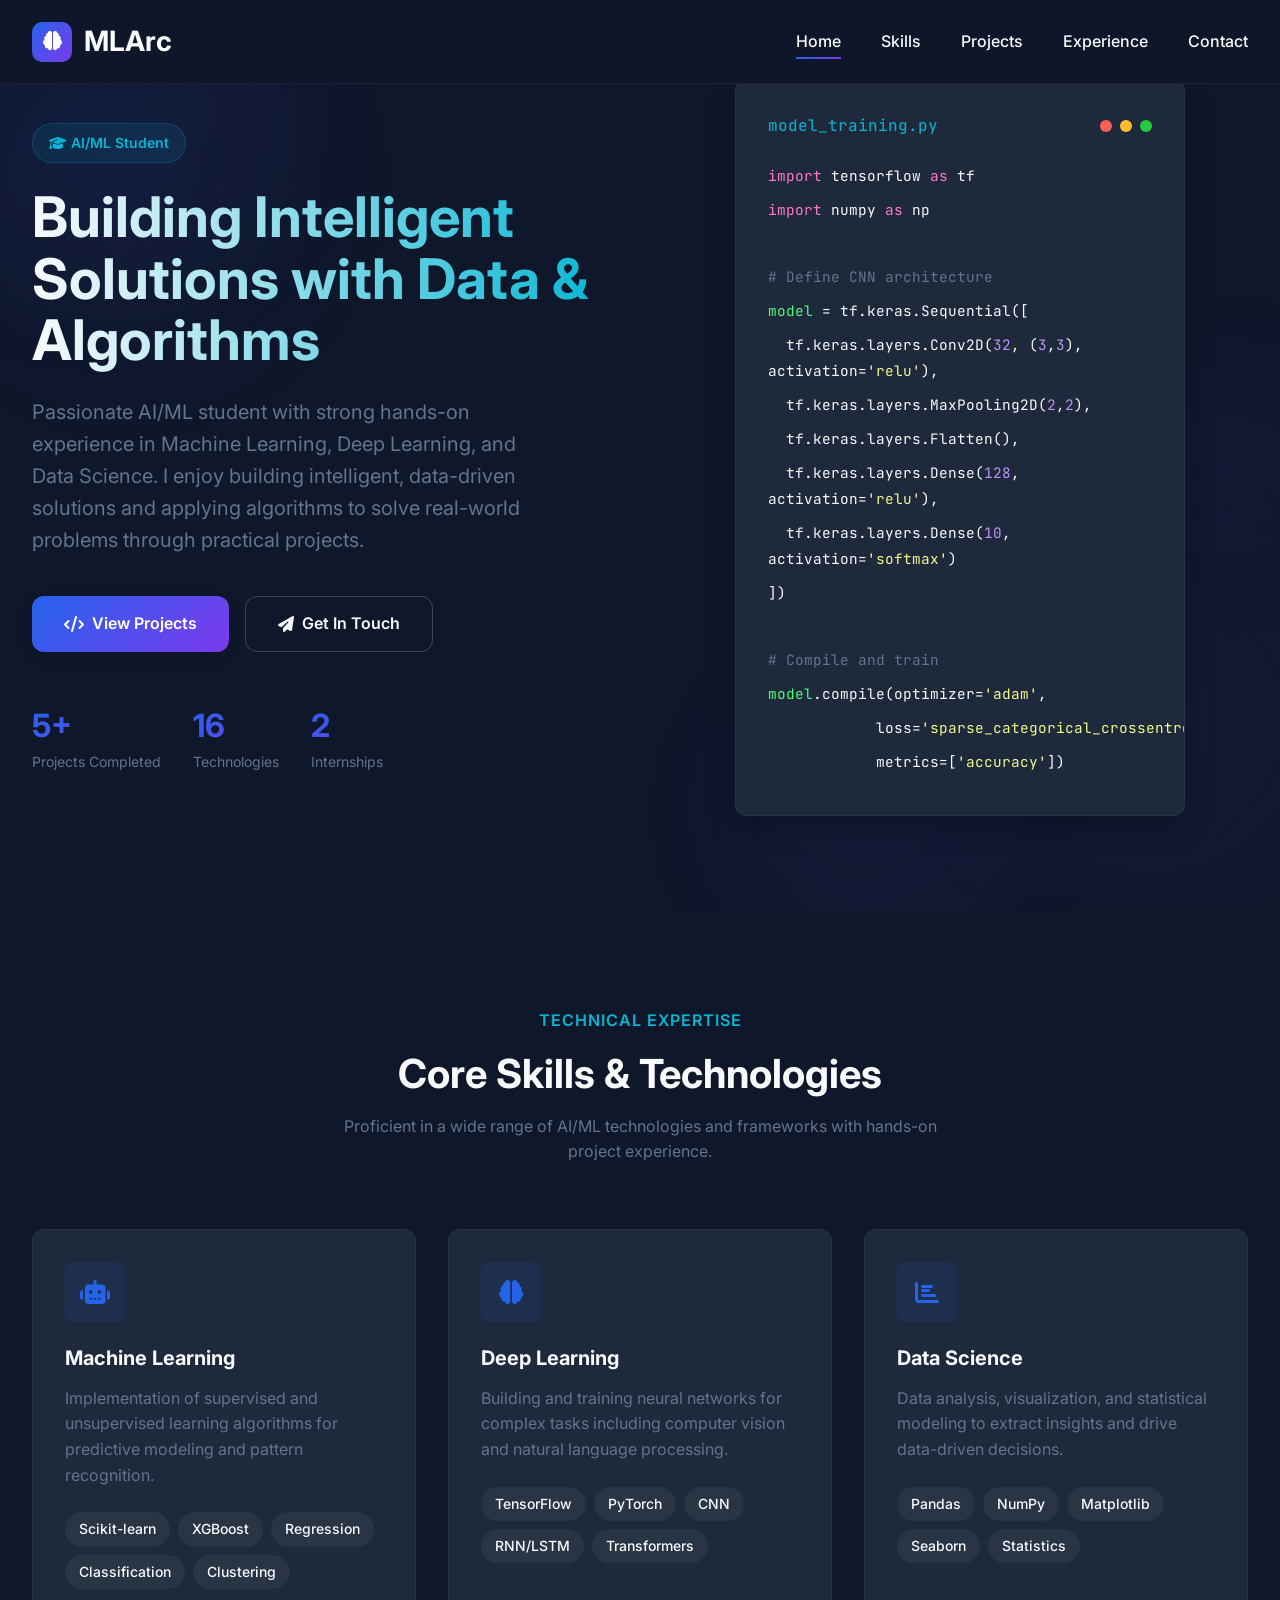
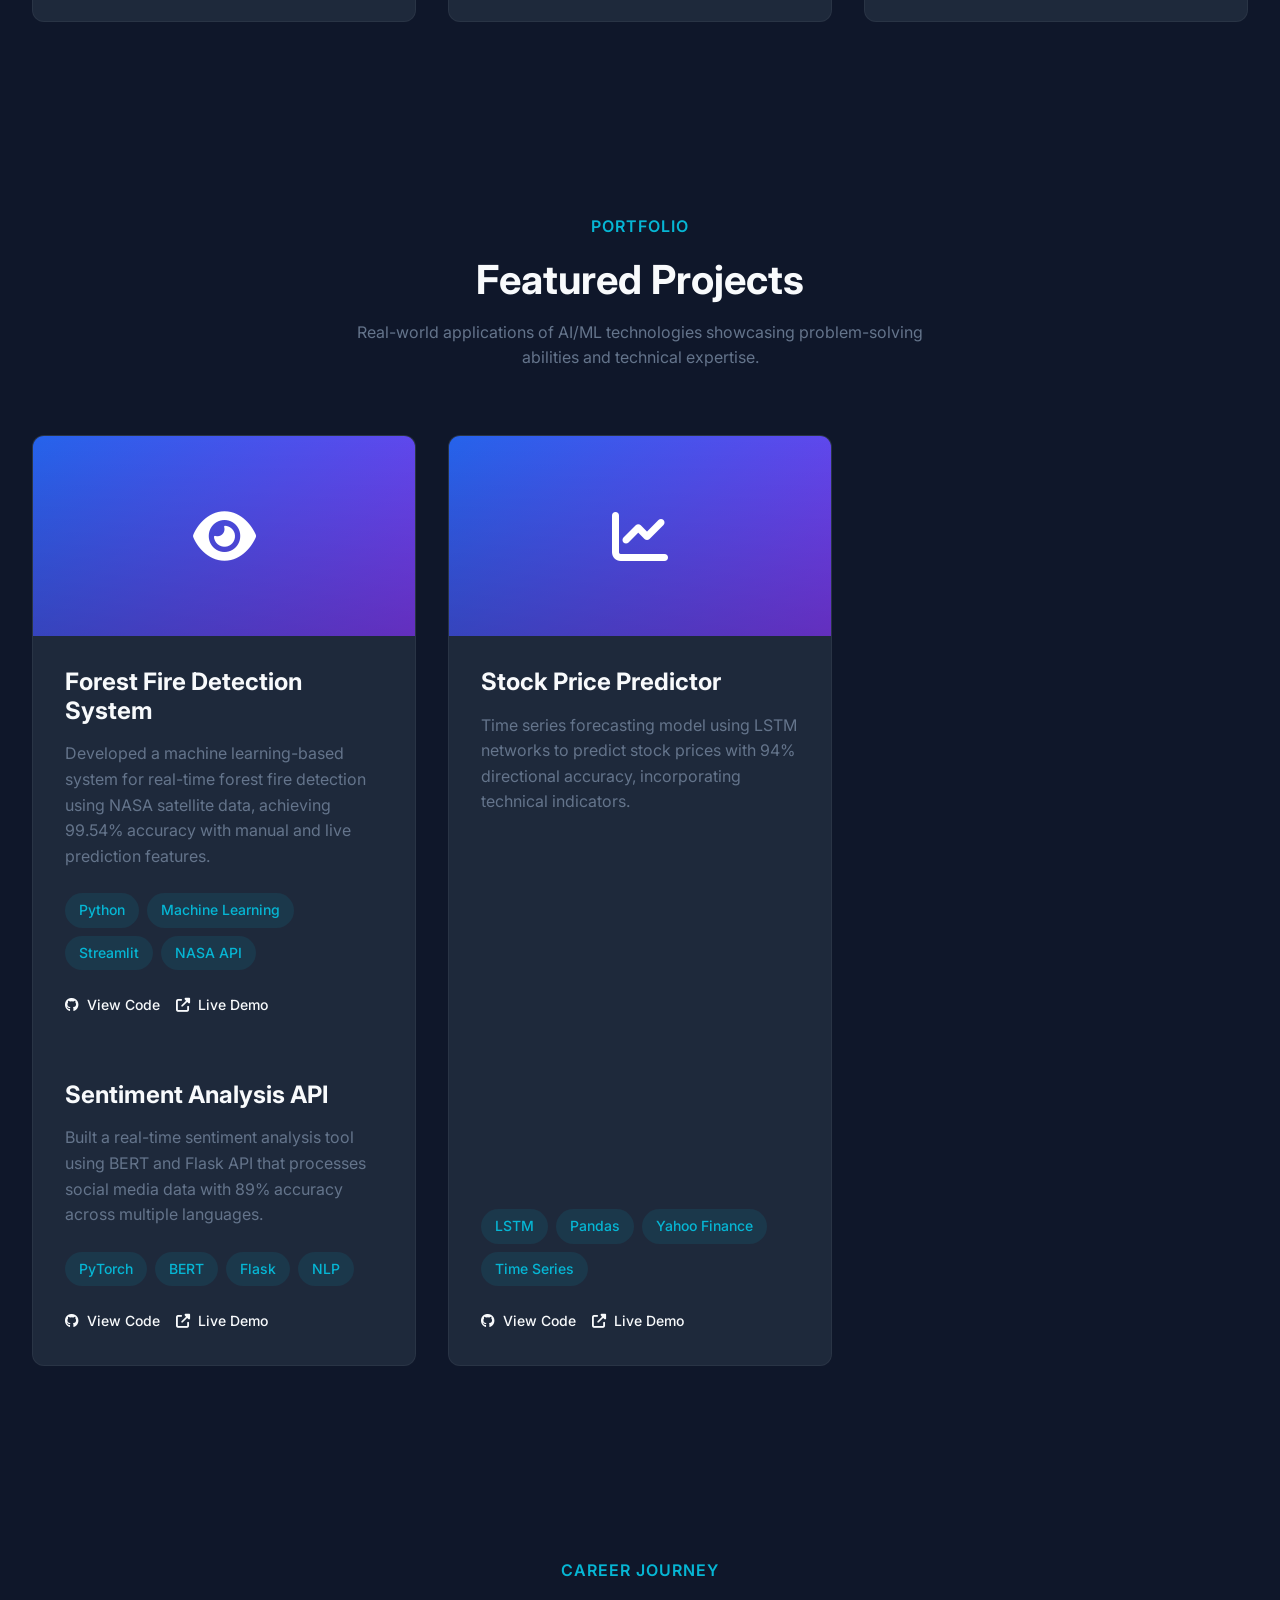
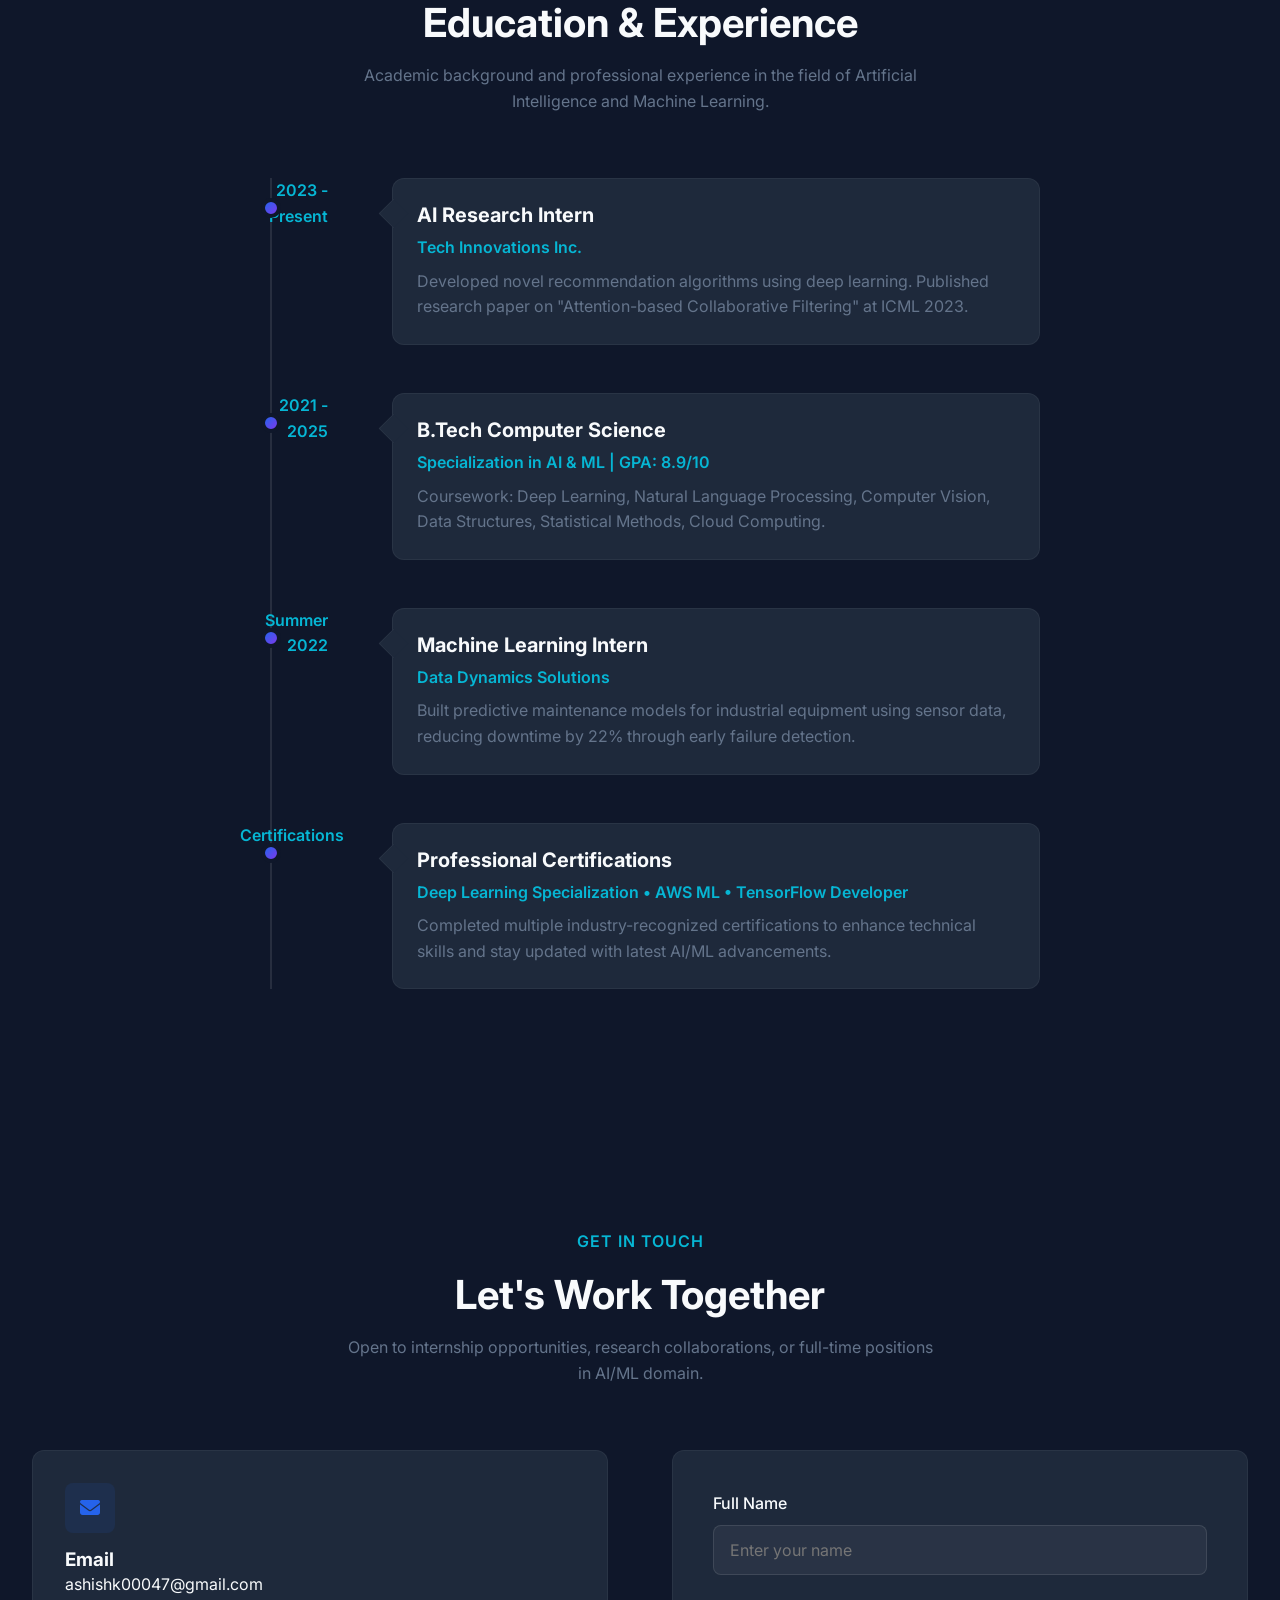
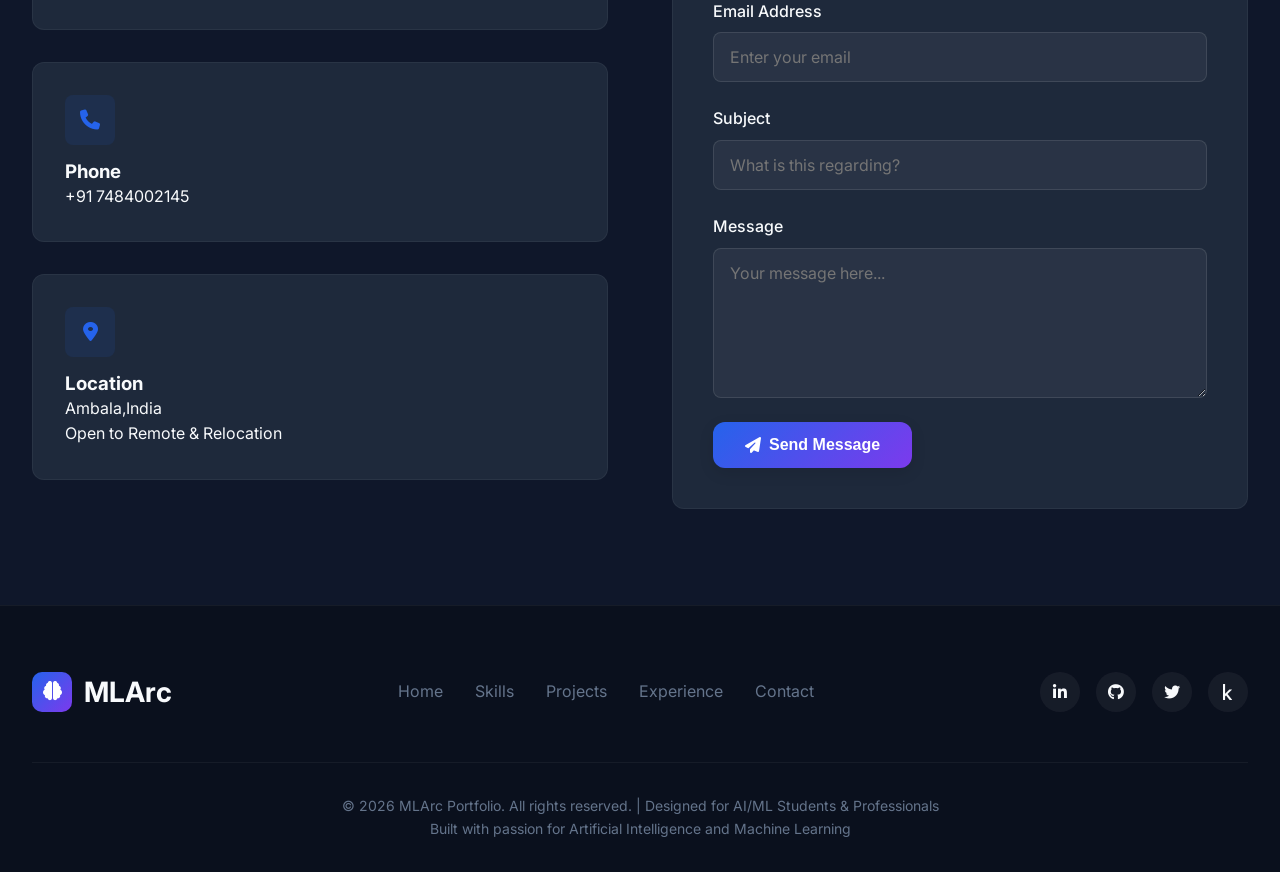
==== commit 698d23cd: "commit" ====
--- a/index.html
+++ b/index.html
@@ -197,10 +197,7 @@
                     <div class="project-content">
     <h3 class="project-title">Forest Fire Detection System</h3>
     <p class="project-desc">
-        Developed a real-time forest fire detection system using a custom machine learning model trained on satellite data. 
-        The system detects fire intensity (No Fire, Low Fire, High Fire) with 99.54% accuracy and integrates NASA FIRMS API 
-        for live monitoring. It also includes an alert system that sends email and SMS notifications during high fire risk 
-        and provides manual prediction for testing scenarios.
+        Developed a machine learning-based system for real-time forest fire detection using NASA satellite data, achieving 99.54% accuracy with manual and live prediction features.
     </p>
     
     <div class="project-tech">
@@ -208,7 +205,6 @@
         <span class="tech-tag">Machine Learning</span>
         <span class="tech-tag">Streamlit</span>
         <span class="tech-tag">NASA API</span>
-        <span class="tech-tag">Data Science</span>
     </div>
     
     <div class="project-links">
@@ -220,6 +216,7 @@
         </a>
     </div>
 </div>
+   
                     <div class="project-content">
                         <h3 class="project-title">Sentiment Analysis API</h3>
                         <p class="project-desc">Built a real-time sentiment analysis tool using BERT and Flask API that processes social media data with 89% accuracy across multiple languages.</p>
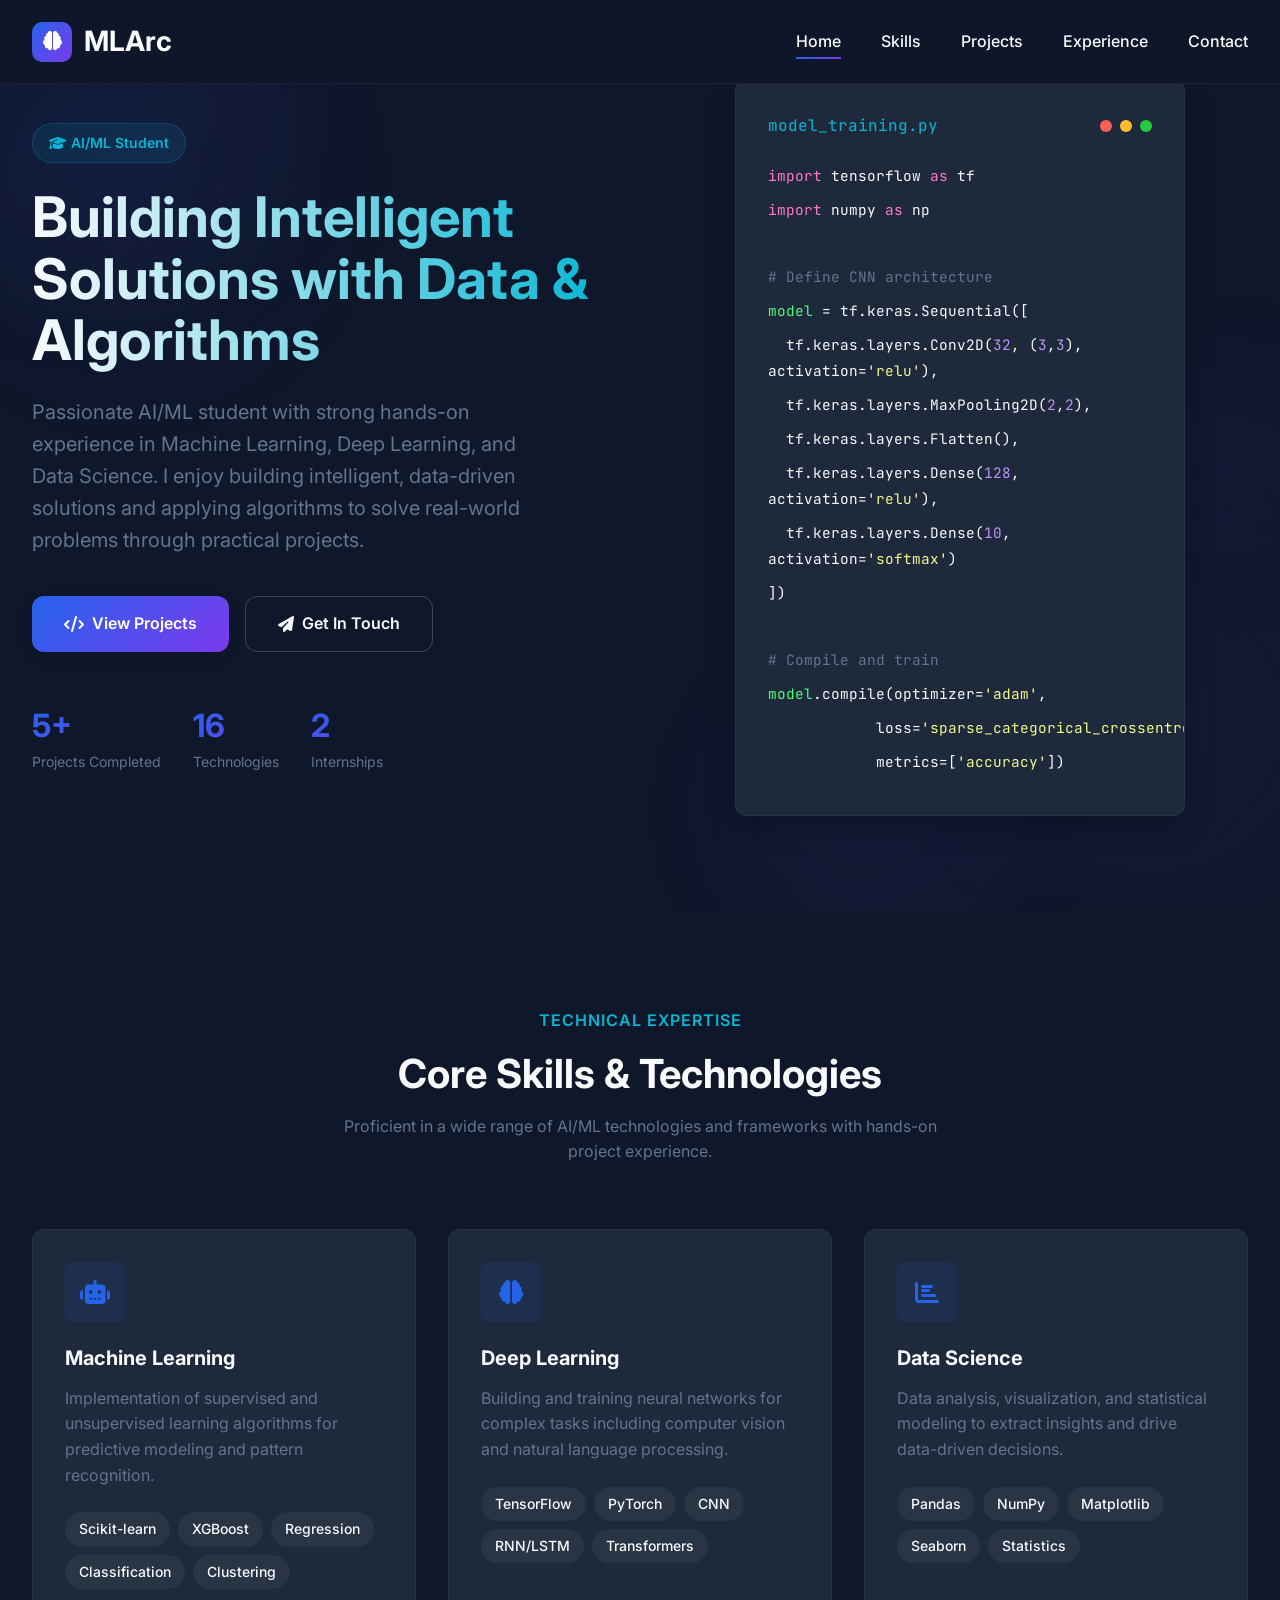
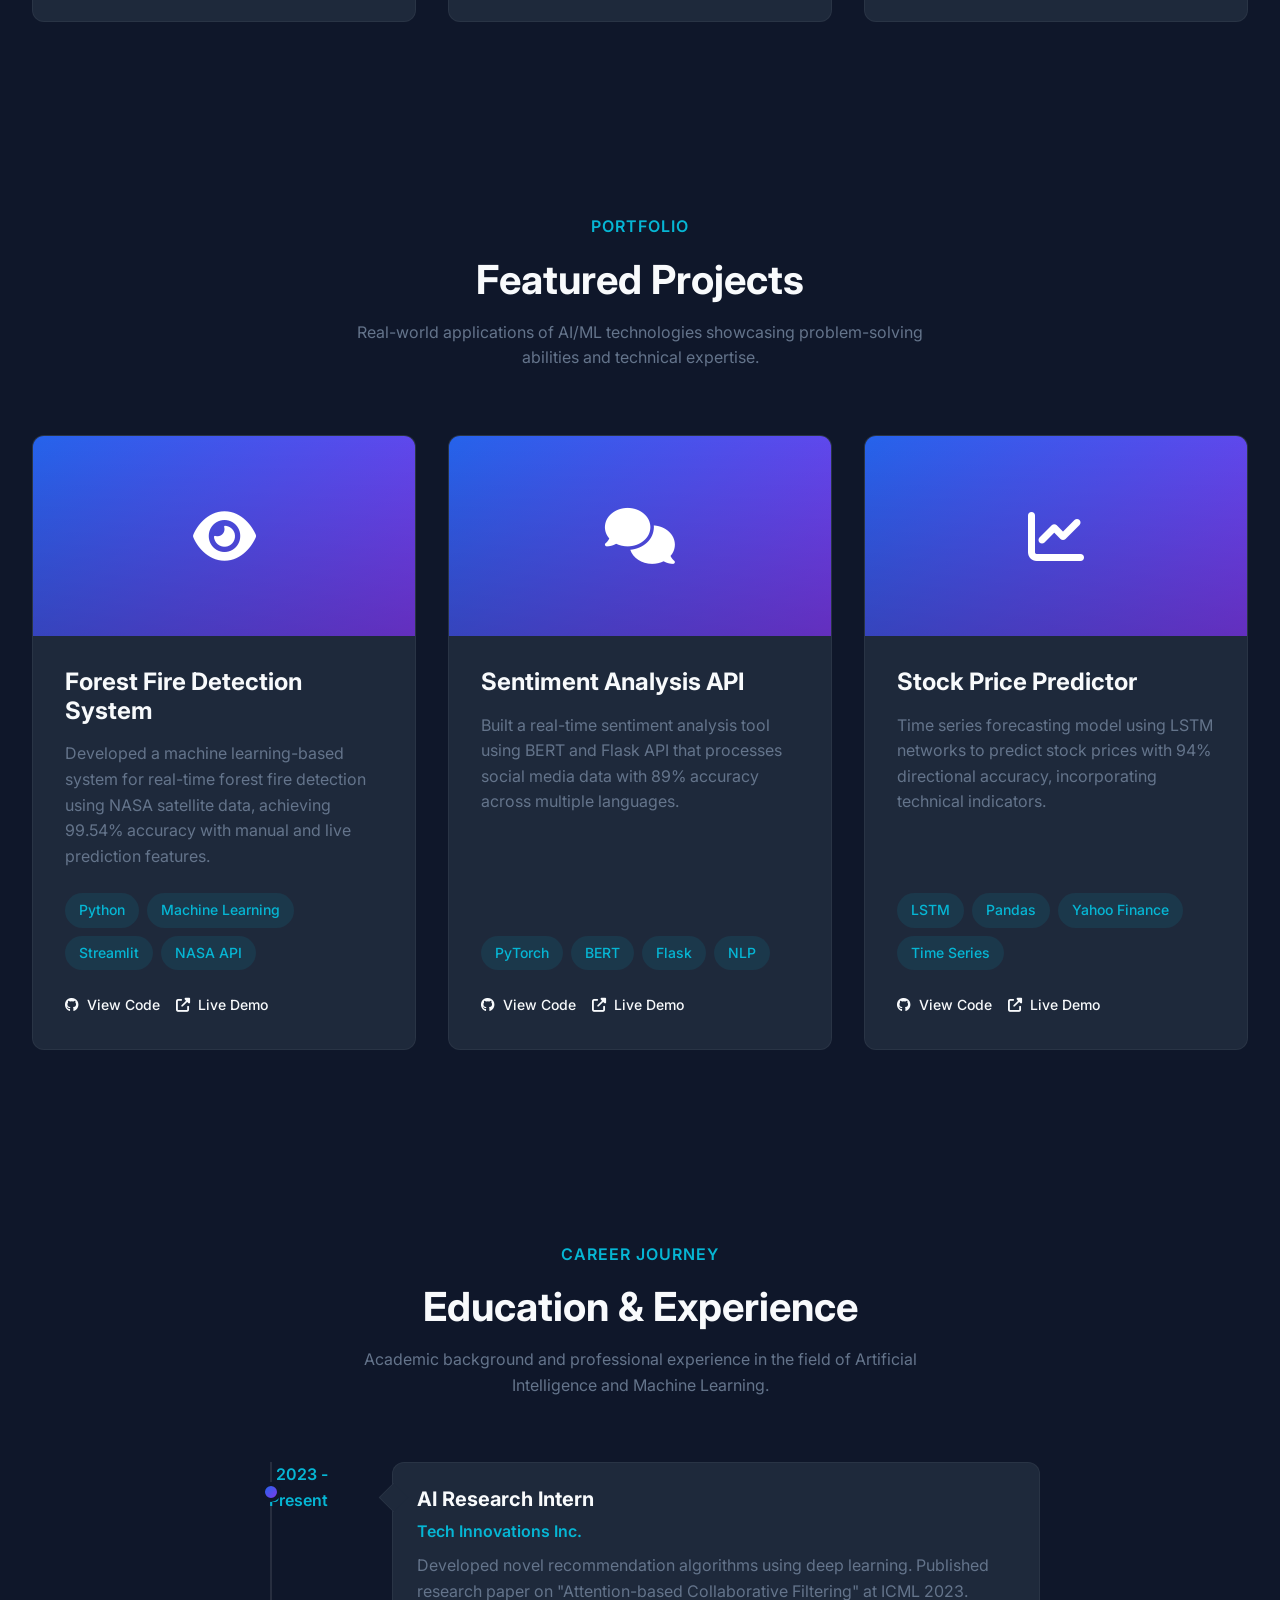
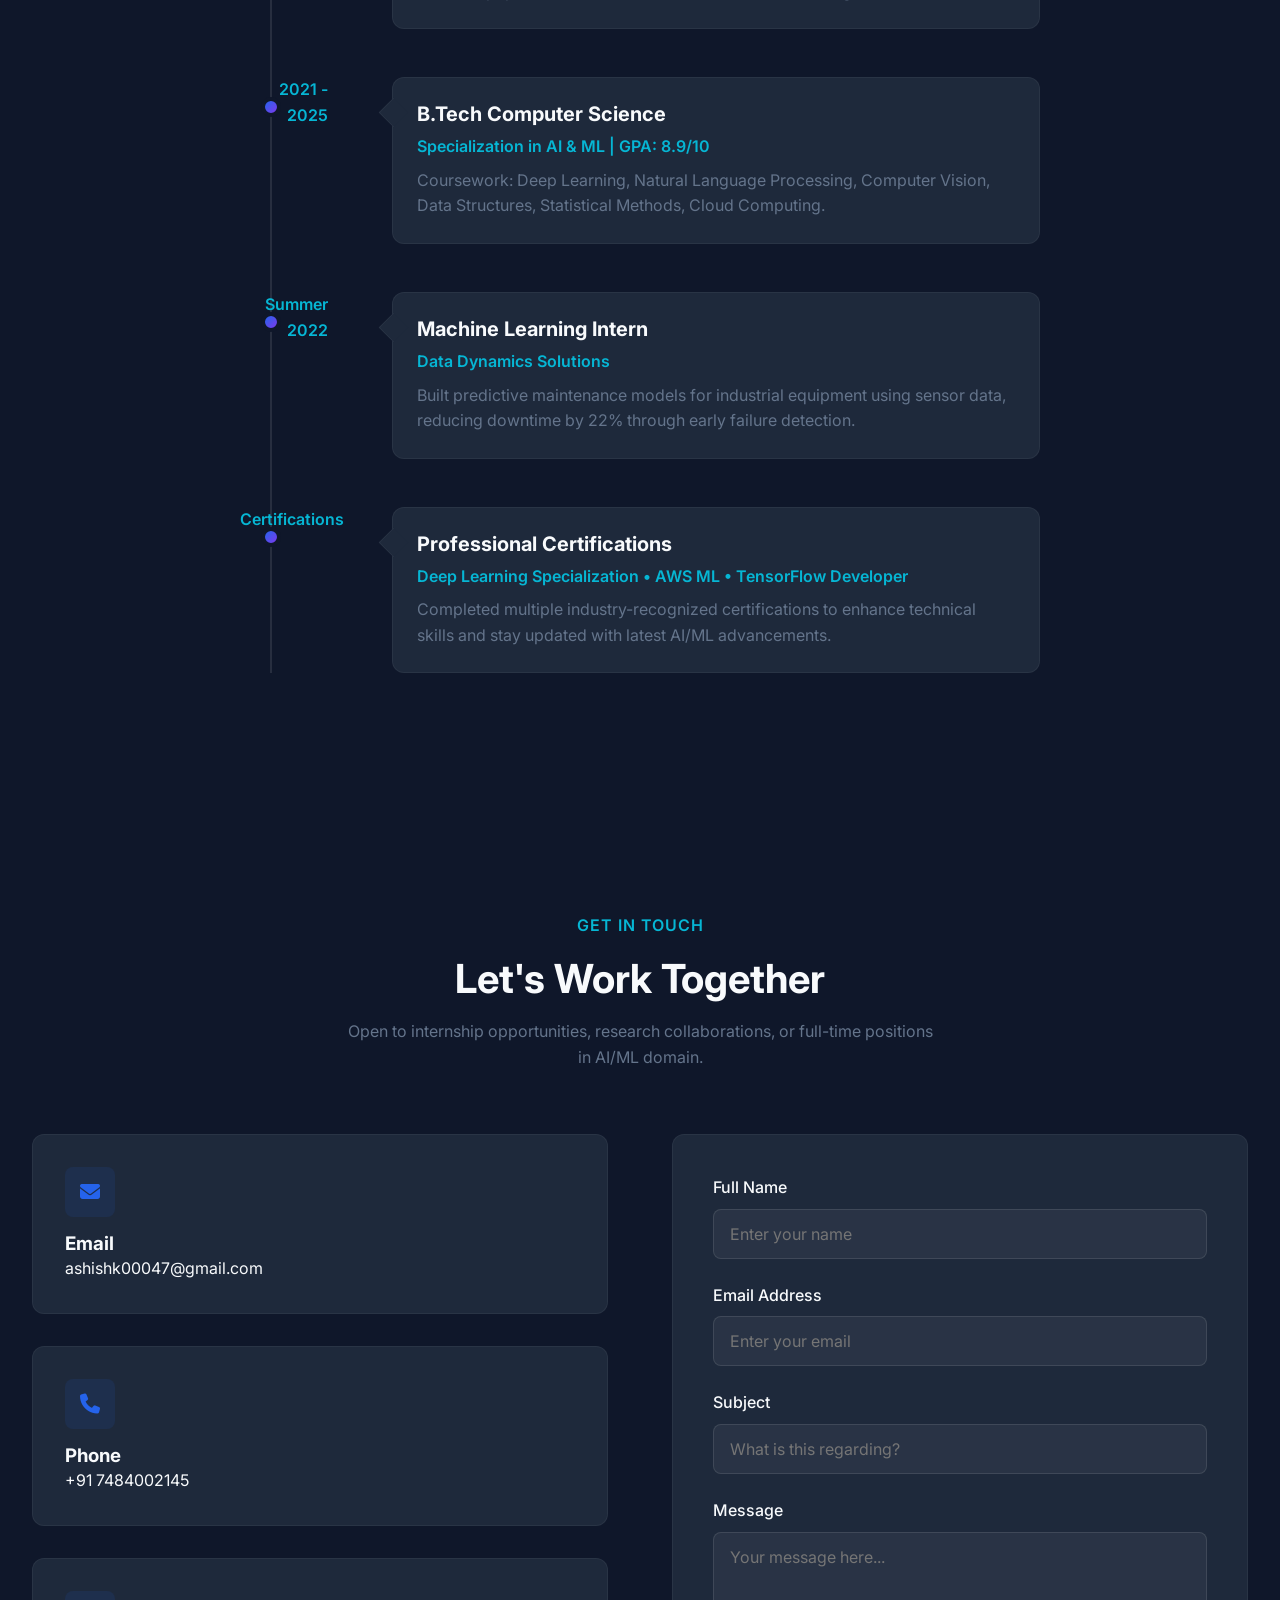
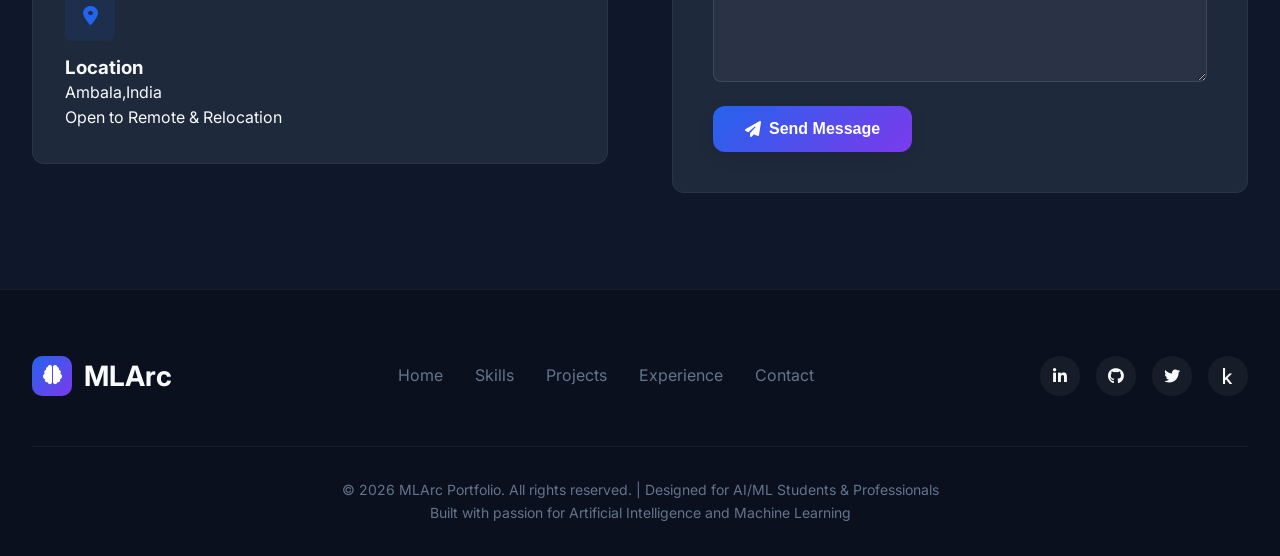
==== commit 103abf19: "commit" ====
--- a/index.html
+++ b/index.html
@@ -179,92 +179,118 @@
         </div>
     </section>
 
-    <!-- Projects Section -->
-    <section id="projects">
-        <div class="container">
-            <div class="section-header fade-in">
-                <div class="section-subtitle">Portfolio</div>
-                <h2 class="section-title">Featured Projects</h2>
-                <p class="section-desc">Real-world applications of AI/ML technologies showcasing problem-solving abilities and technical expertise.</p>
-            </div>
-            <div class="projects-grid">
-                <div class="project-card fade-in stagger-delay-1">
-                    <div class="project-header">
-                        <div class="project-icon">
-                            <i class="fas fa-eye"></i>
-                        </div>
-                    </div>
-                    <div class="project-content">
-    <h3 class="project-title">Forest Fire Detection System</h3>
-    <p class="project-desc">
-        Developed a machine learning-based system for real-time forest fire detection using NASA satellite data, achieving 99.54% accuracy with manual and live prediction features.
-    </p>
-    
-    <div class="project-tech">
-        <span class="tech-tag">Python</span>
-        <span class="tech-tag">Machine Learning</span>
-        <span class="tech-tag">Streamlit</span>
-        <span class="tech-tag">NASA API</span>
+<!-- Projects Section -->
+<section id="projects">
+    <div class="container">
+        <div class="section-header fade-in">
+            <div class="section-subtitle">Portfolio</div>
+            <h2 class="section-title">Featured Projects</h2>
+            <p class="section-desc">
+                Real-world applications of AI/ML technologies showcasing problem-solving abilities and technical expertise.
+            </p>
+        </div>
+
+        <div class="projects-grid">
+
+            <!-- Project 1 -->
+            <div class="project-card fade-in stagger-delay-1">
+                <div class="project-header">
+                    <div class="project-icon">
+                        <i class="fas fa-eye"></i>
+                    </div>
+                </div>
+
+                <div class="project-content">
+                    <h3 class="project-title">Forest Fire Detection System</h3>
+                    <p class="project-desc">
+                        Developed a machine learning-based system for real-time forest fire detection using NASA satellite data, achieving 99.54% accuracy with manual and live prediction features.
+                    </p>
+
+                    <div class="project-tech">
+                        <span class="tech-tag">Python</span>
+                        <span class="tech-tag">Machine Learning</span>
+                        <span class="tech-tag">Streamlit</span>
+                        <span class="tech-tag">NASA API</span>
+                    </div>
+
+                    <div class="project-links">
+                        <a href="https://github.com/ashislife/FOREST_FIRE_DETECTION" class="project-link" target="_blank">
+                            <i class="fab fa-github"></i> View Code
+                        </a>
+                        <a href="https://forestfiredetection-2hwmas4wlmtjjis3rfafhe.streamlit.app/" class="project-link" target="_blank">
+                            <i class="fas fa-external-link-alt"></i> Live Demo
+                        </a>
+                    </div>
+                </div>
+            </div>
+
+            <!-- Project 2 -->
+            <div class="project-card fade-in stagger-delay-2">
+                <div class="project-header">
+                    <div class="project-icon">
+                        <i class="fas fa-comments"></i>
+                    </div>
+                </div>
+
+                <div class="project-content">
+                    <h3 class="project-title">Sentiment Analysis API</h3>
+                    <p class="project-desc">
+                        Built a real-time sentiment analysis tool using BERT and Flask API that processes social media data with 89% accuracy across multiple languages.
+                    </p>
+
+                    <div class="project-tech">
+                        <span class="tech-tag">PyTorch</span>
+                        <span class="tech-tag">BERT</span>
+                        <span class="tech-tag">Flask</span>
+                        <span class="tech-tag">NLP</span>
+                    </div>
+
+                    <div class="project-links">
+                        <a href="#" class="project-link">
+                            <i class="fab fa-github"></i> View Code
+                        </a>
+                        <a href="#" class="project-link">
+                            <i class="fas fa-external-link-alt"></i> Live Demo
+                        </a>
+                    </div>
+                </div>
+            </div>
+
+            <!-- Project 3 -->
+            <div class="project-card fade-in stagger-delay-3">
+                <div class="project-header">
+                    <div class="project-icon">
+                        <i class="fas fa-chart-line"></i>
+                    </div>
+                </div>
+
+                <div class="project-content">
+                    <h3 class="project-title">Stock Price Predictor</h3>
+                    <p class="project-desc">
+                        Time series forecasting model using LSTM networks to predict stock prices with 94% directional accuracy, incorporating technical indicators.
+                    </p>
+
+                    <div class="project-tech">
+                        <span class="tech-tag">LSTM</span>
+                        <span class="tech-tag">Pandas</span>
+                        <span class="tech-tag">Yahoo Finance</span>
+                        <span class="tech-tag">Time Series</span>
+                    </div>
+
+                    <div class="project-links">
+                        <a href="#" class="project-link">
+                            <i class="fab fa-github"></i> View Code
+                        </a>
+                        <a href="#" class="project-link">
+                            <i class="fas fa-external-link-alt"></i> Live Demo
+                        </a>
+                    </div>
+                </div>
+            </div>
+
+        </div>
     </div>
-    
-    <div class="project-links">
-        <a href="https://github.com/ashislife/FOREST_FIRE_DETECTION" class="project-link" target="_blank">
-            <i class="fab fa-github"></i> View Code
-        </a>
-        <a href="https://forestfiredetection-2hwmas4wlmtjjis3rfafhe.streamlit.app/" class="project-link" target="_blank">
-            <i class="fas fa-external-link-alt"></i> Live Demo
-        </a>
-    </div>
-</div>
-   
-                    <div class="project-content">
-                        <h3 class="project-title">Sentiment Analysis API</h3>
-                        <p class="project-desc">Built a real-time sentiment analysis tool using BERT and Flask API that processes social media data with 89% accuracy across multiple languages.</p>
-                        <div class="project-tech">
-                            <span class="tech-tag">PyTorch</span>
-                            <span class="tech-tag">BERT</span>
-                            <span class="tech-tag">Flask</span>
-                            <span class="tech-tag">NLP</span>
-                        </div>
-                        <div class="project-links">
-                            <a href="#" class="project-link">
-                                <i class="fab fa-github"></i> View Code
-                            </a>
-                            <a href="#" class="project-link">
-                                <i class="fas fa-external-link-alt"></i> Live Demo
-                            </a>
-                        </div>
-                    </div>
-                </div>
-                
-                <div class="project-card fade-in stagger-delay-3">
-                    <div class="project-header">
-                        <div class="project-icon">
-                            <i class="fas fa-chart-line"></i>
-                        </div>
-                    </div>
-                    <div class="project-content">
-                        <h3 class="project-title">Stock Price Predictor</h3>
-                        <p class="project-desc">Time series forecasting model using LSTM networks to predict stock prices with 94% directional accuracy, incorporating technical indicators.</p>
-                        <div class="project-tech">
-                            <span class="tech-tag">LSTM</span>
-                            <span class="tech-tag">Pandas</span>
-                            <span class="tech-tag">Yahoo Finance</span>
-                            <span class="tech-tag">Time Series</span>
-                        </div>
-                        <div class="project-links">
-                            <a href="#" class="project-link">
-                                <i class="fab fa-github"></i> View Code
-                            </a>
-                            <a href="#" class="project-link">
-                                <i class="fas fa-external-link-alt"></i> Live Demo
-                            </a>
-                        </div>
-                    </div>
-                </div>
-            </div>
-        </div>
-    </section>
+</section>
 
     <!-- Experience Section -->
     <section id="experience">
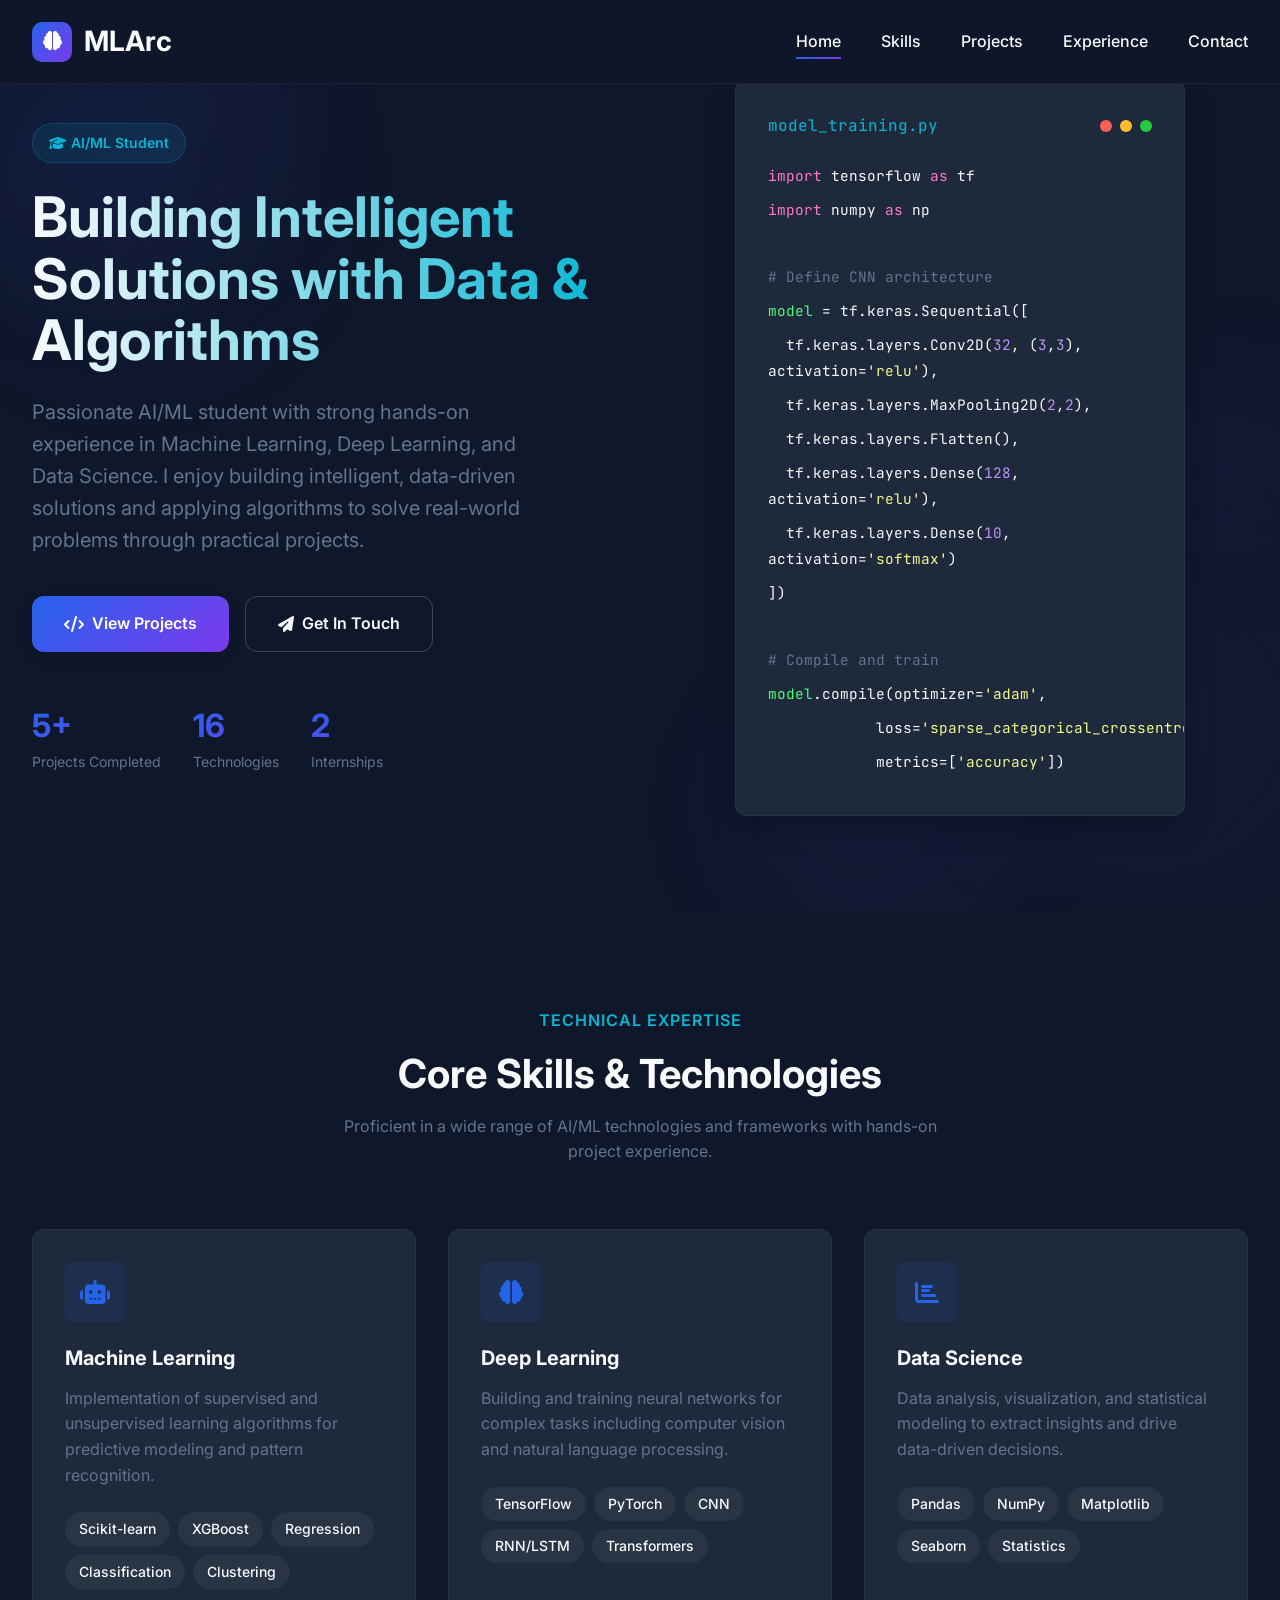
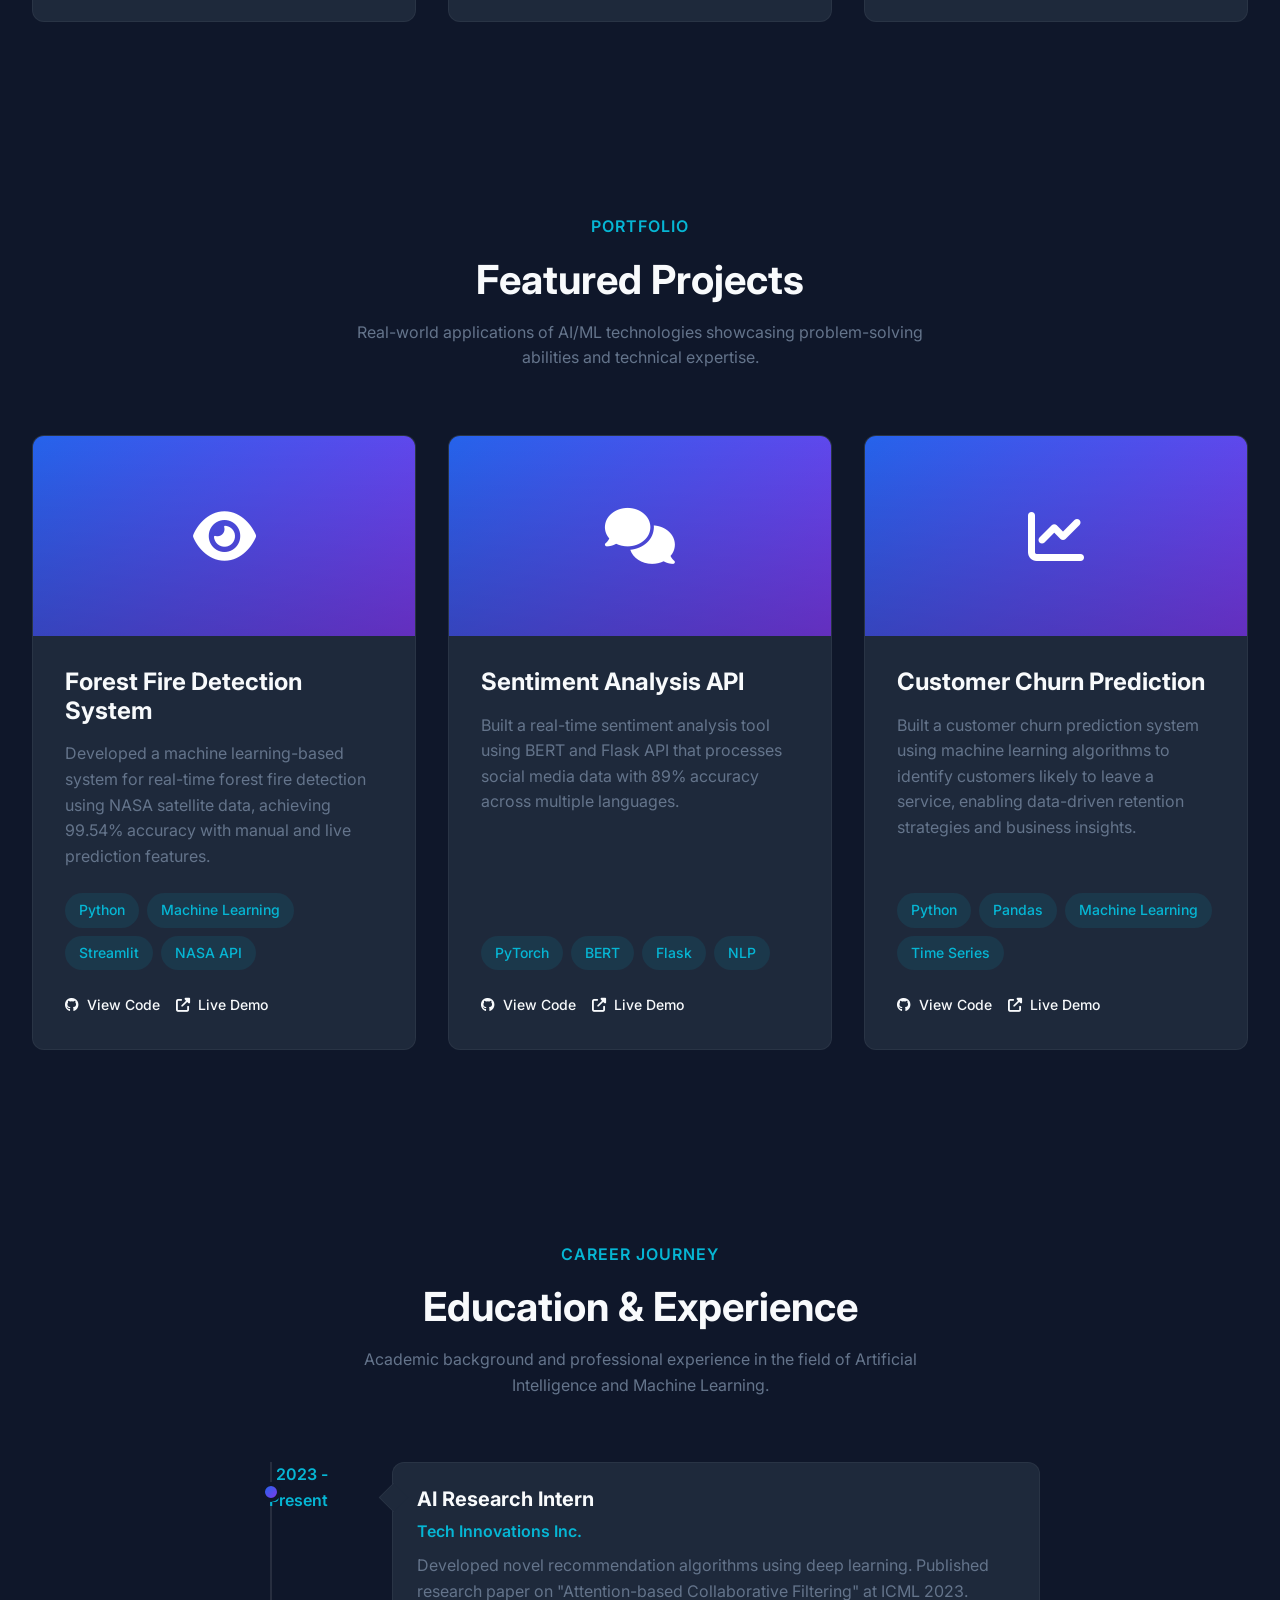
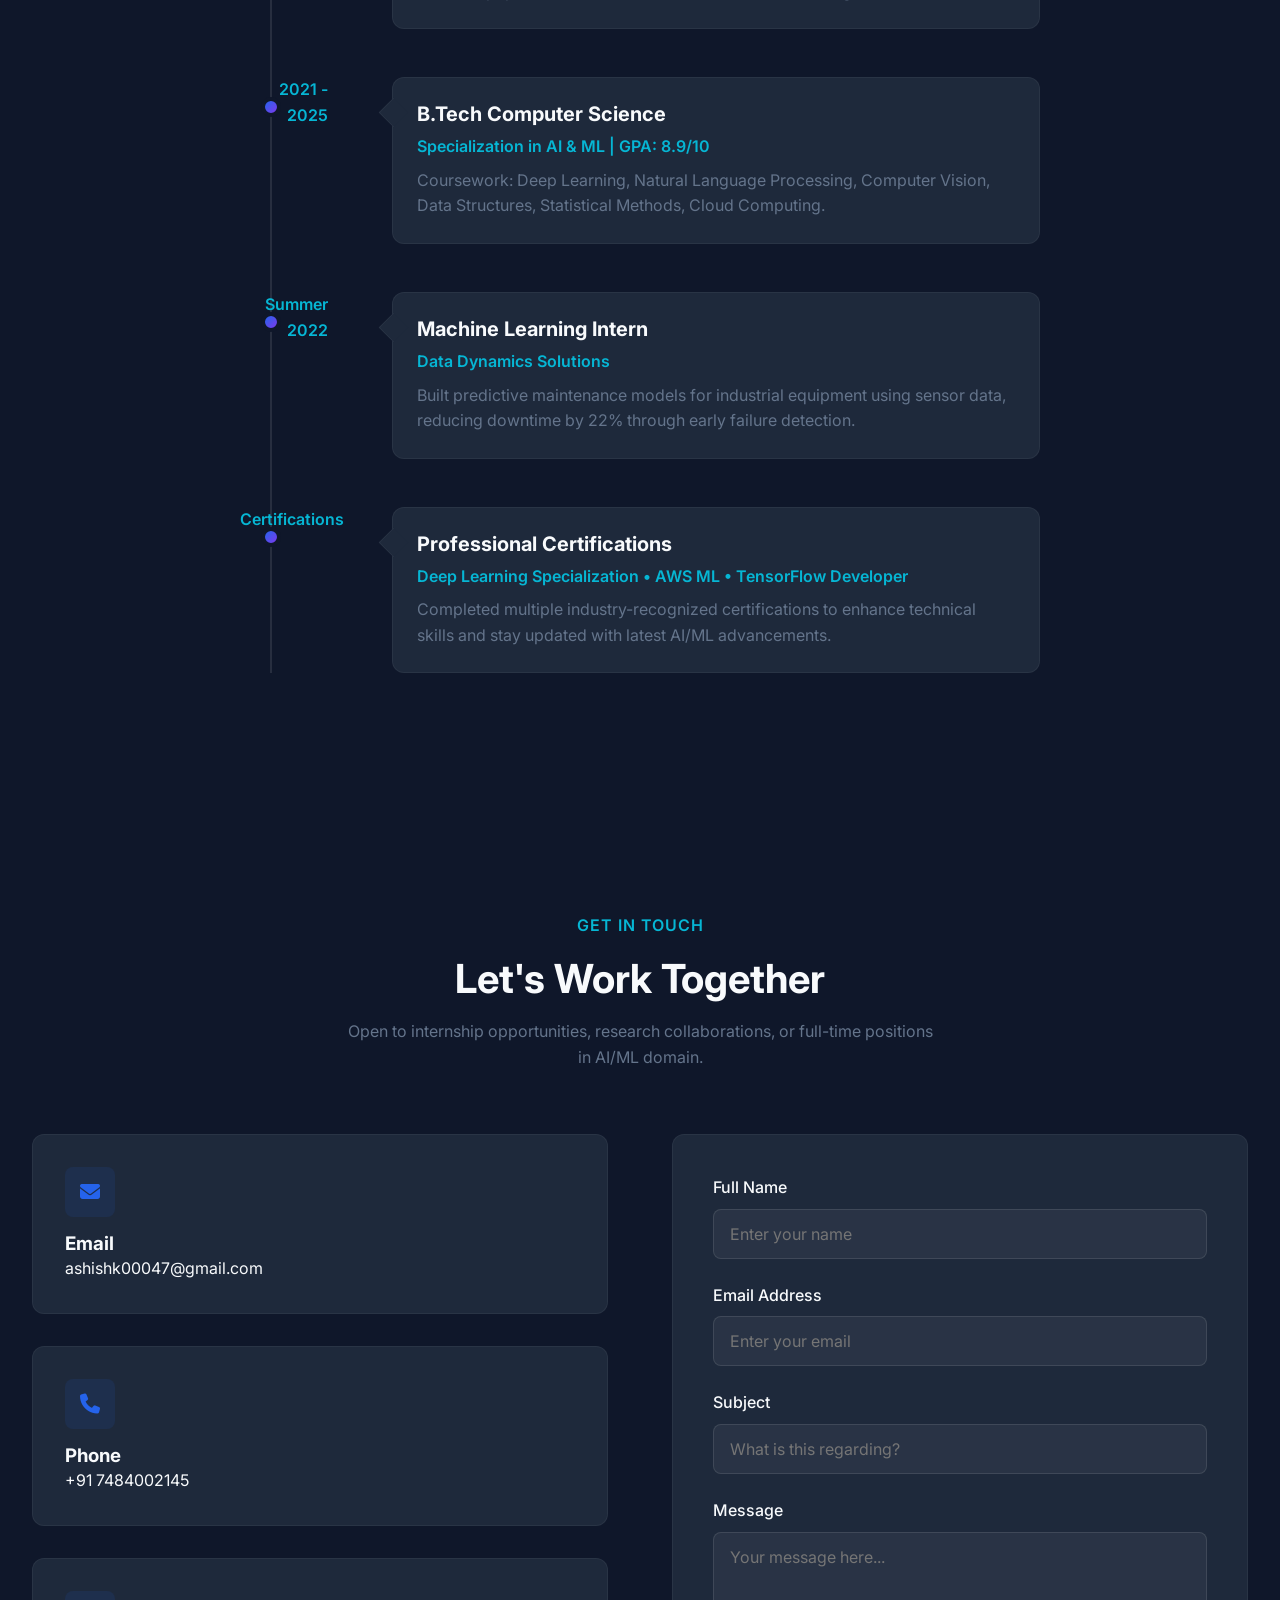
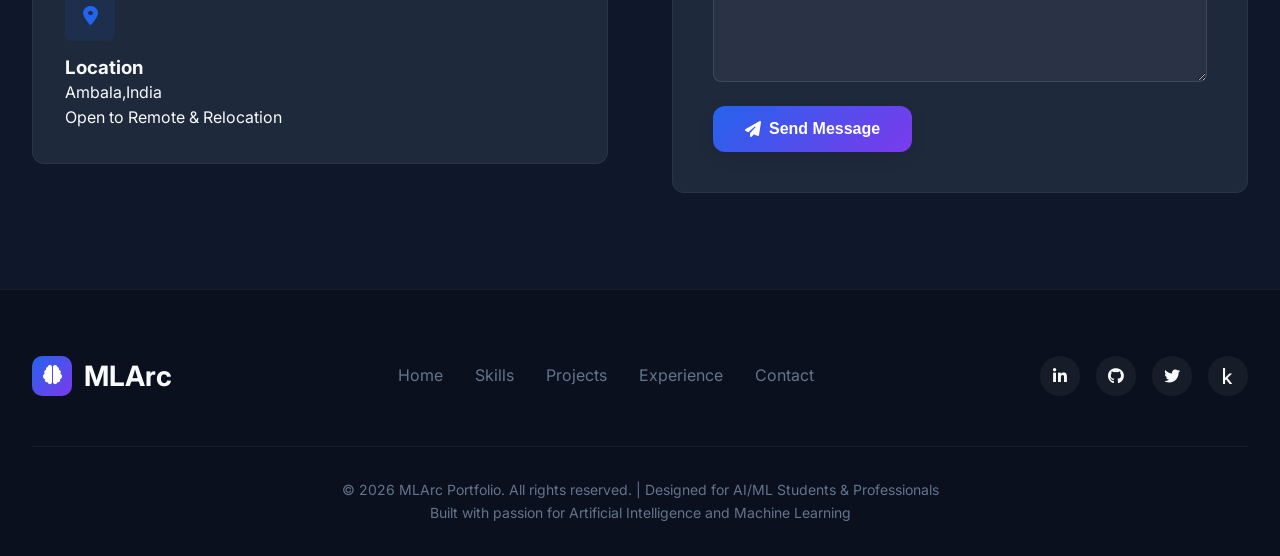
==== commit 6c8757dd: "app  update" ====
--- a/index.html
+++ b/index.html
@@ -180,6 +180,7 @@
     </section>
 
 <!-- Projects Section -->
+<!-- Projects Section -->
 <section id="projects">
     <div class="container">
         <div class="section-header fade-in">
@@ -265,23 +266,23 @@
                 </div>
 
                 <div class="project-content">
-                    <h3 class="project-title">Stock Price Predictor</h3>
+                    <h3 class="project-title">Customer Churn Prediction</h3>
                     <p class="project-desc">
-                        Time series forecasting model using LSTM networks to predict stock prices with 94% directional accuracy, incorporating technical indicators.
+                        Built a customer churn prediction system using machine learning algorithms to identify customers likely to leave a service, enabling data-driven retention strategies and business insights.
                     </p>
 
                     <div class="project-tech">
-                        <span class="tech-tag">LSTM</span>
+                        <span class="tech-tag">Python</span>
                         <span class="tech-tag">Pandas</span>
-                        <span class="tech-tag">Yahoo Finance</span>
+                        <span class="tech-tag">Machine Learning</span>
                         <span class="tech-tag">Time Series</span>
                     </div>
 
                     <div class="project-links">
-                        <a href="#" class="project-link">
+                        <a href="https://github.com/ashislife/churn_prediction?tab=readme-ov-file" class="project-link">
                             <i class="fab fa-github"></i> View Code
                         </a>
-                        <a href="#" class="project-link">
+                        <a href="https://churnprediction-iibdp4jj6qgqcnj4mmhngt.streamlit.app" class="project-link">
                             <i class="fas fa-external-link-alt"></i> Live Demo
                         </a>
                     </div>
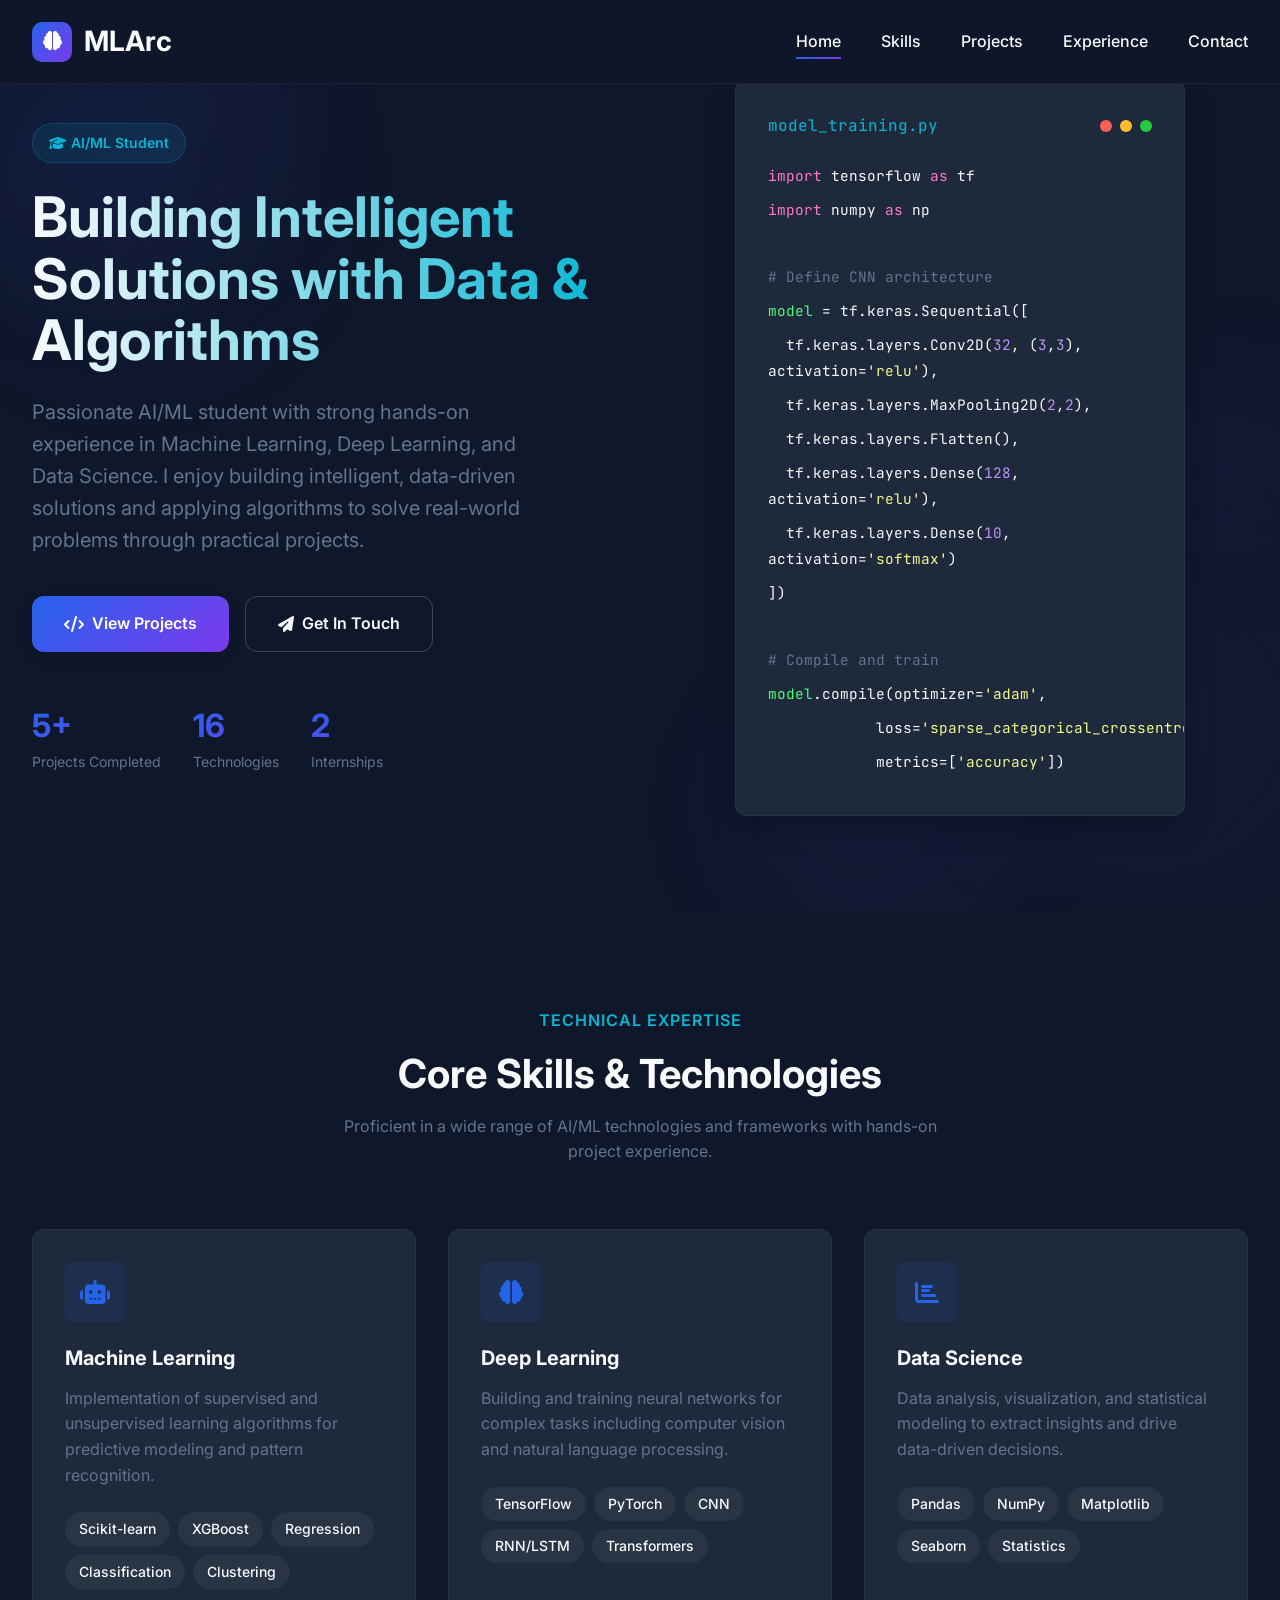
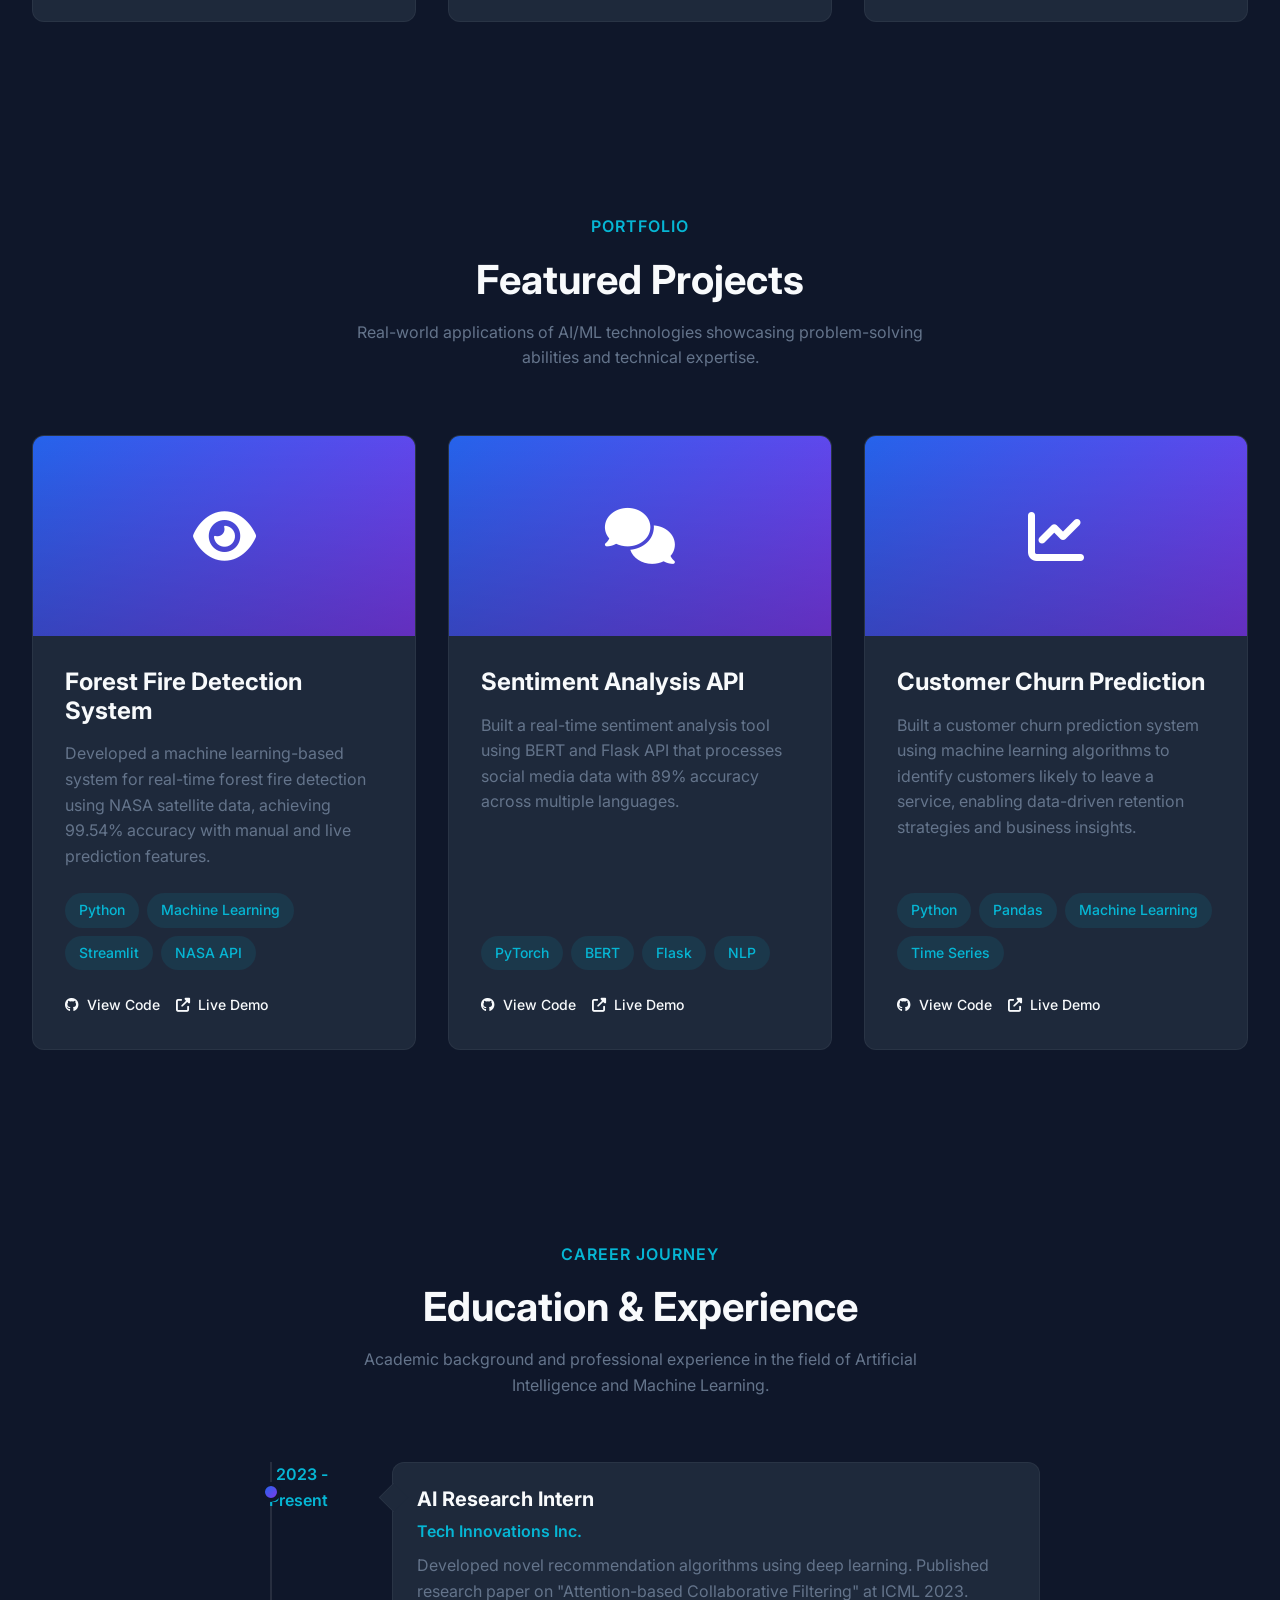
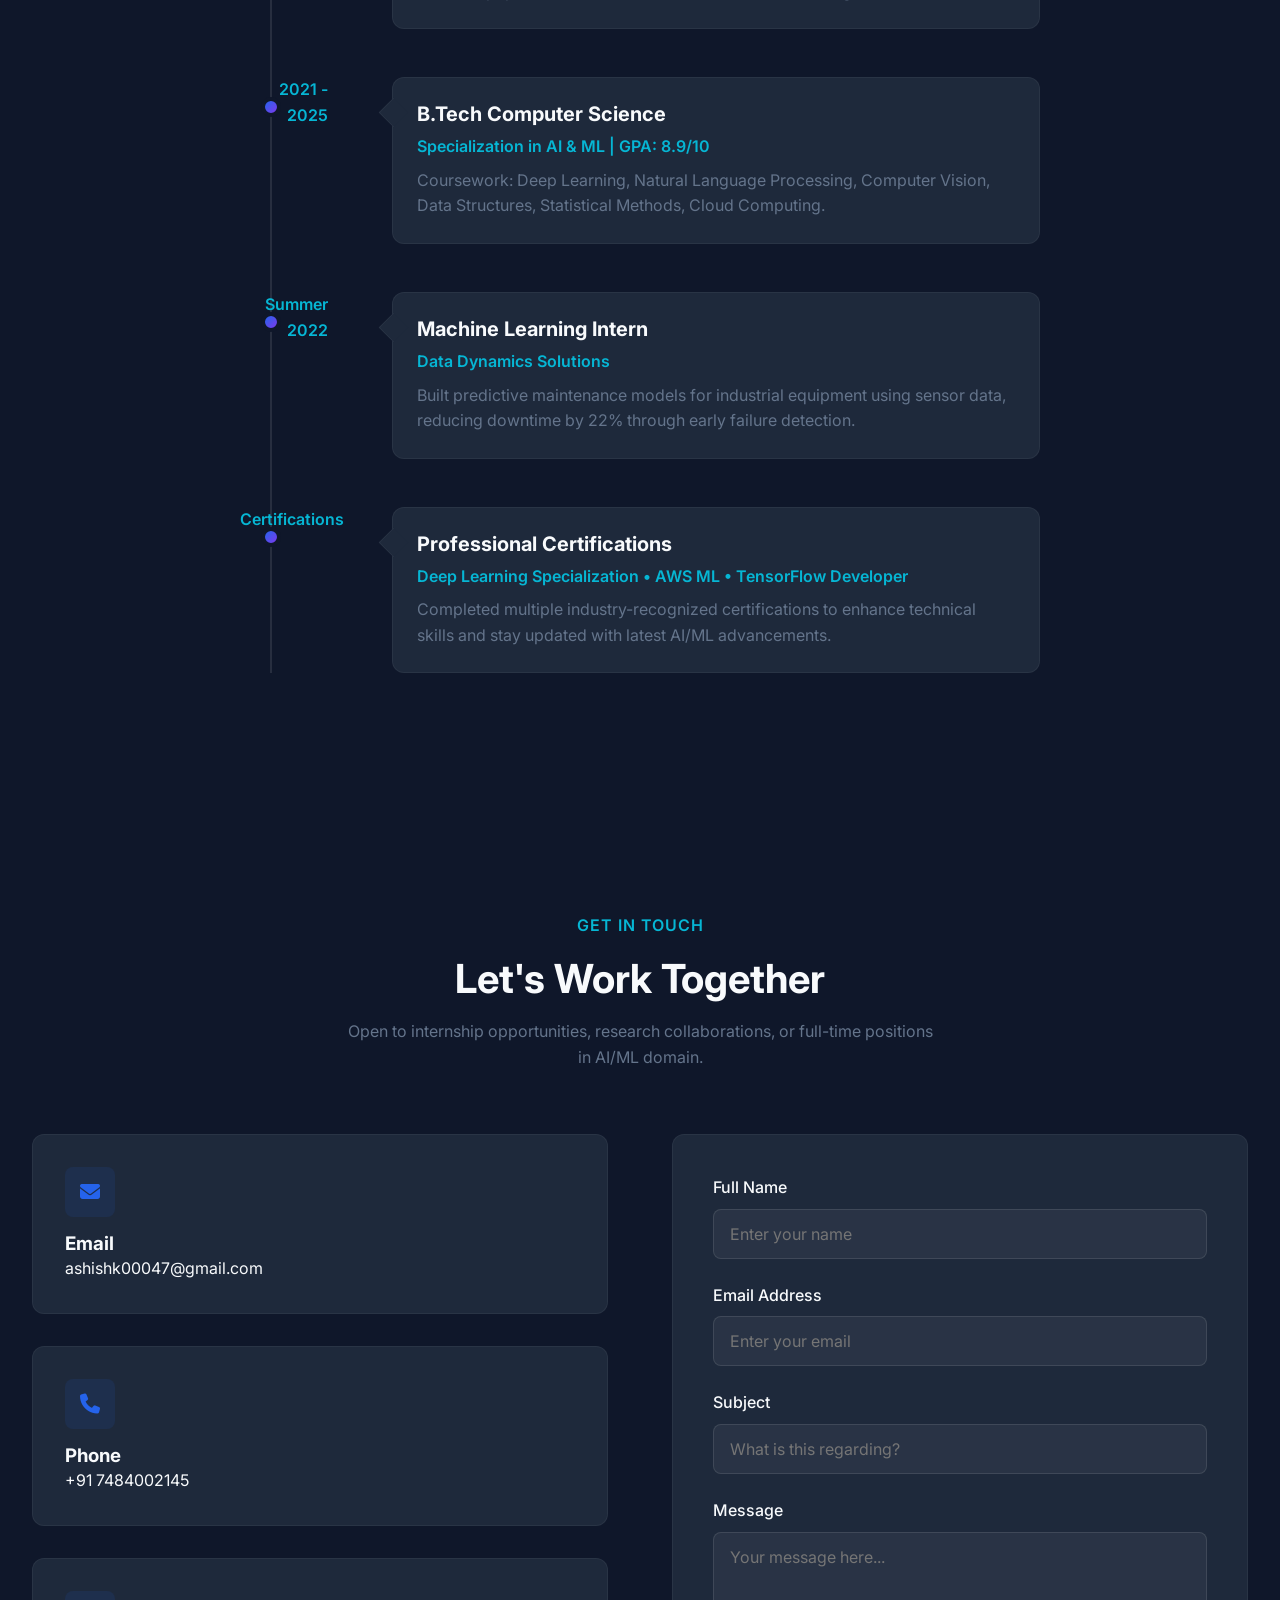
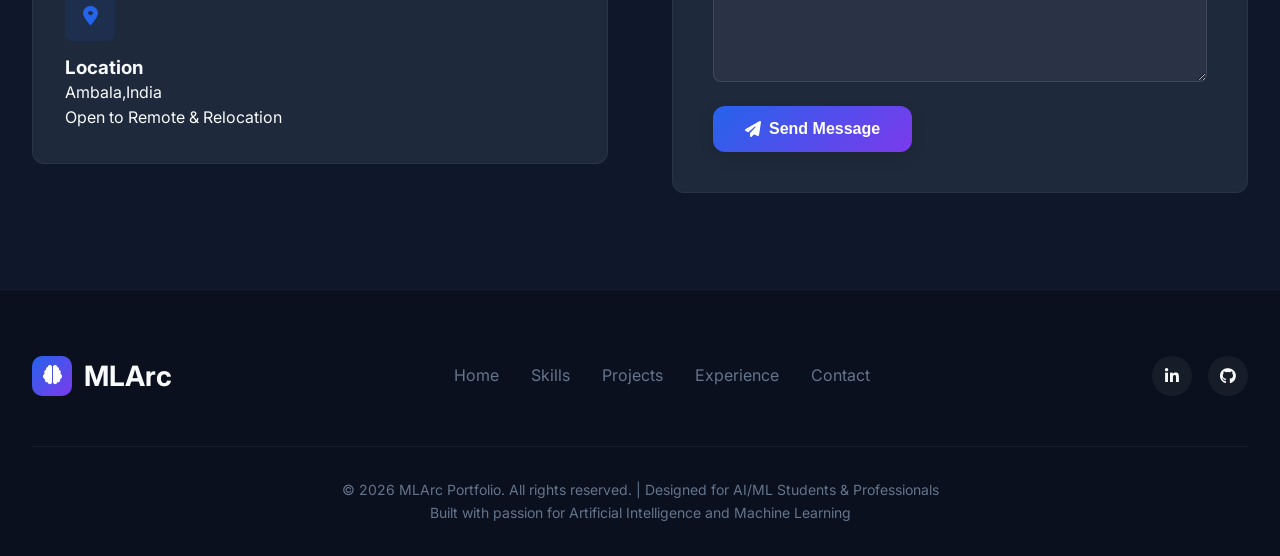
==== commit 5a239d92: "app  update" ====
--- a/index.html
+++ b/index.html
@@ -432,18 +432,13 @@
                 </div>
                 
                 <div class="footer-social">
-                    <a href="#" class="social-icon">
+                    <a href="www.linkedin.com/in/ashish-kumar-1427342b3" class="social-icon">
                         <i class="fab fa-linkedin-in"></i>
                     </a>
-                    <a href="#" class="social-icon">
+                    <a href="https://github.com/ashislife/ashislife" class="social-icon">
                         <i class="fab fa-github"></i>
                     </a>
-                    <a href="#" class="social-icon">
-                        <i class="fab fa-twitter"></i>
-                    </a>
-                    <a href="#" class="social-icon">
-                        <i class="fab fa-kaggle"></i>
-                    </a>
+
                 </div>
             </div>
             
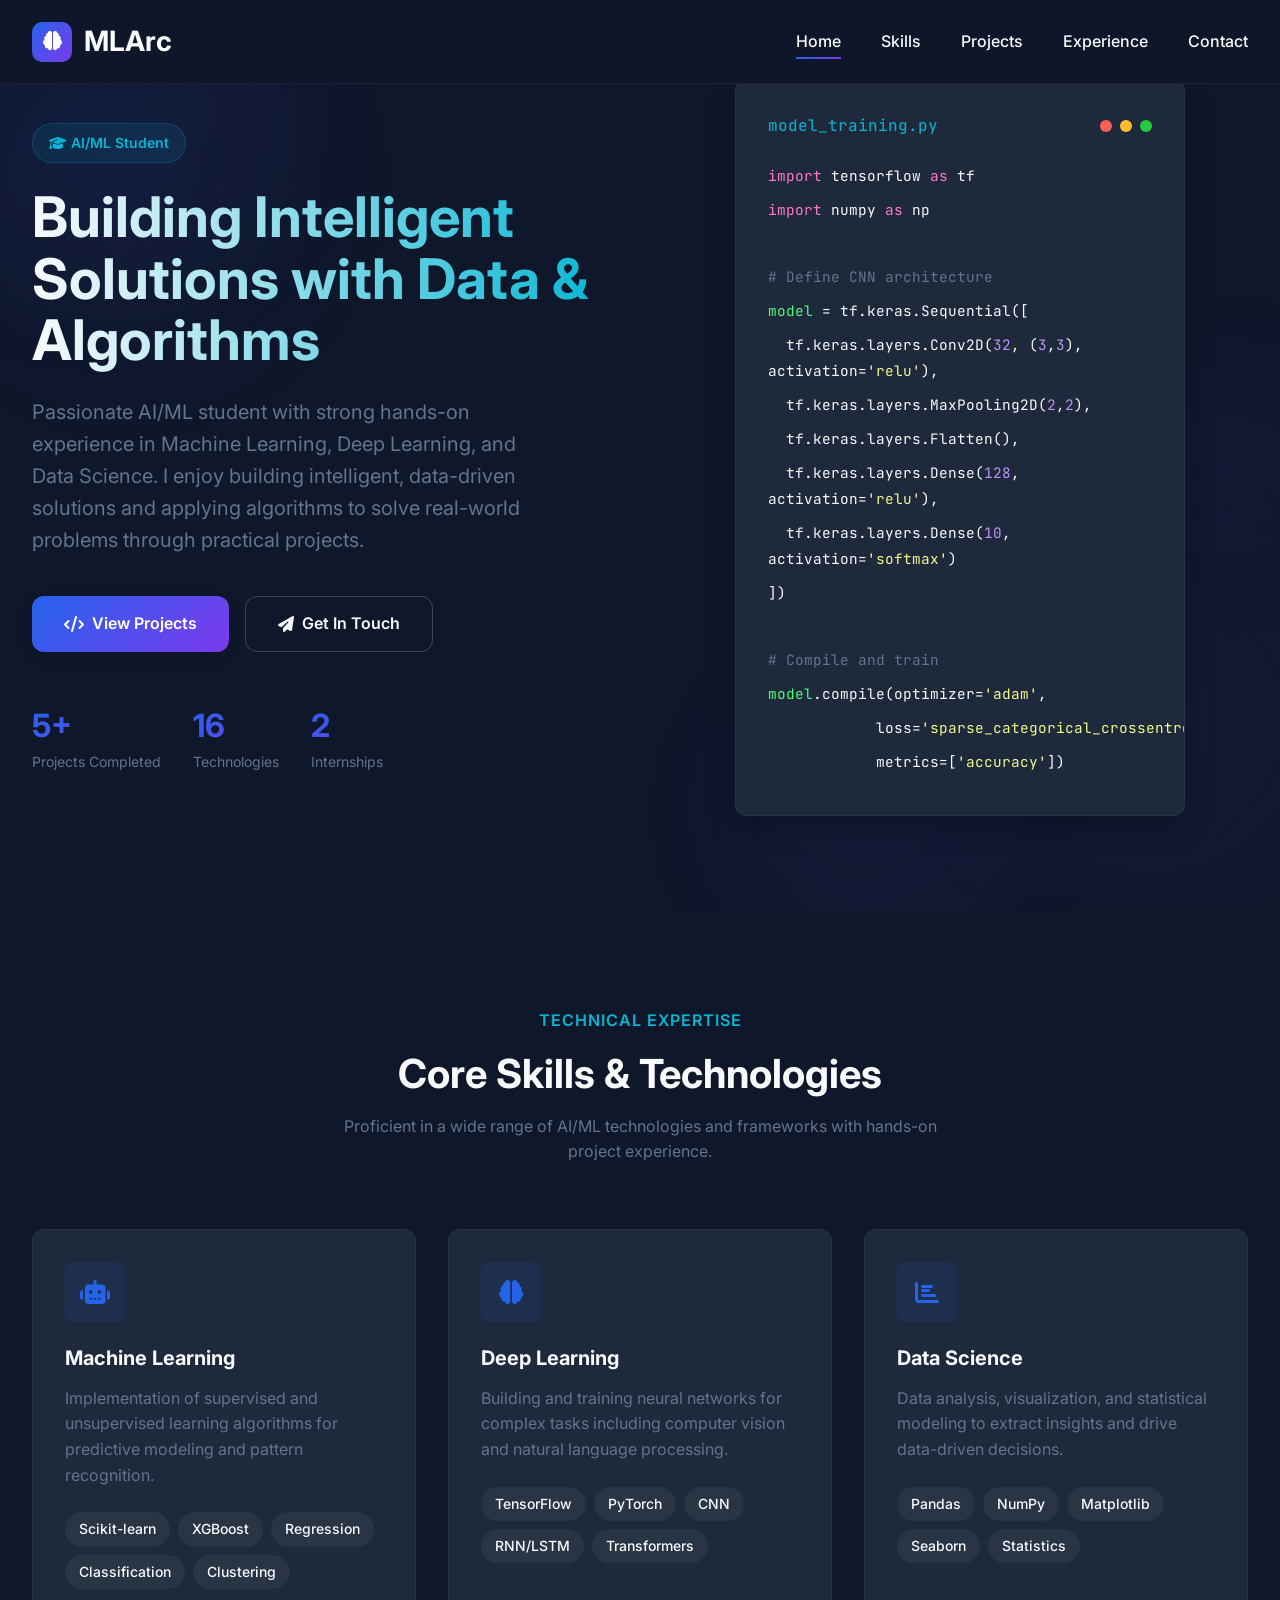
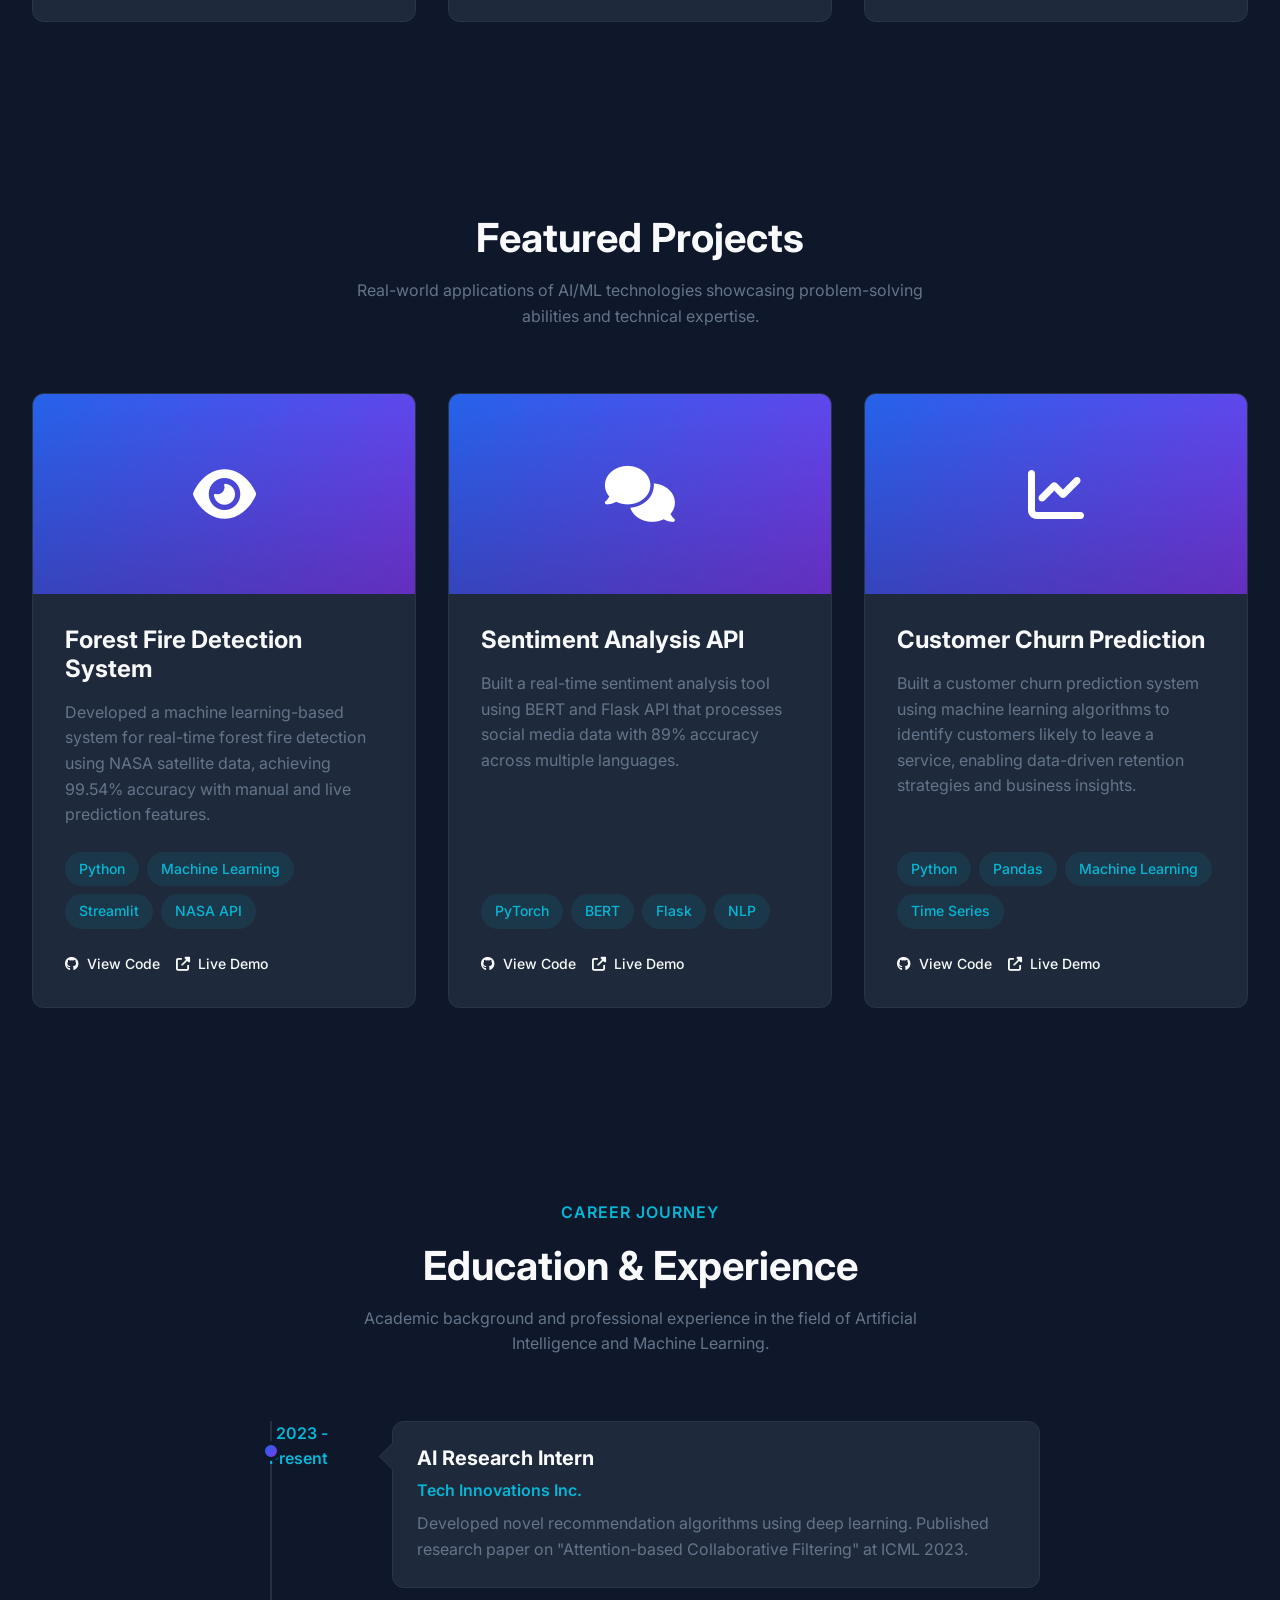
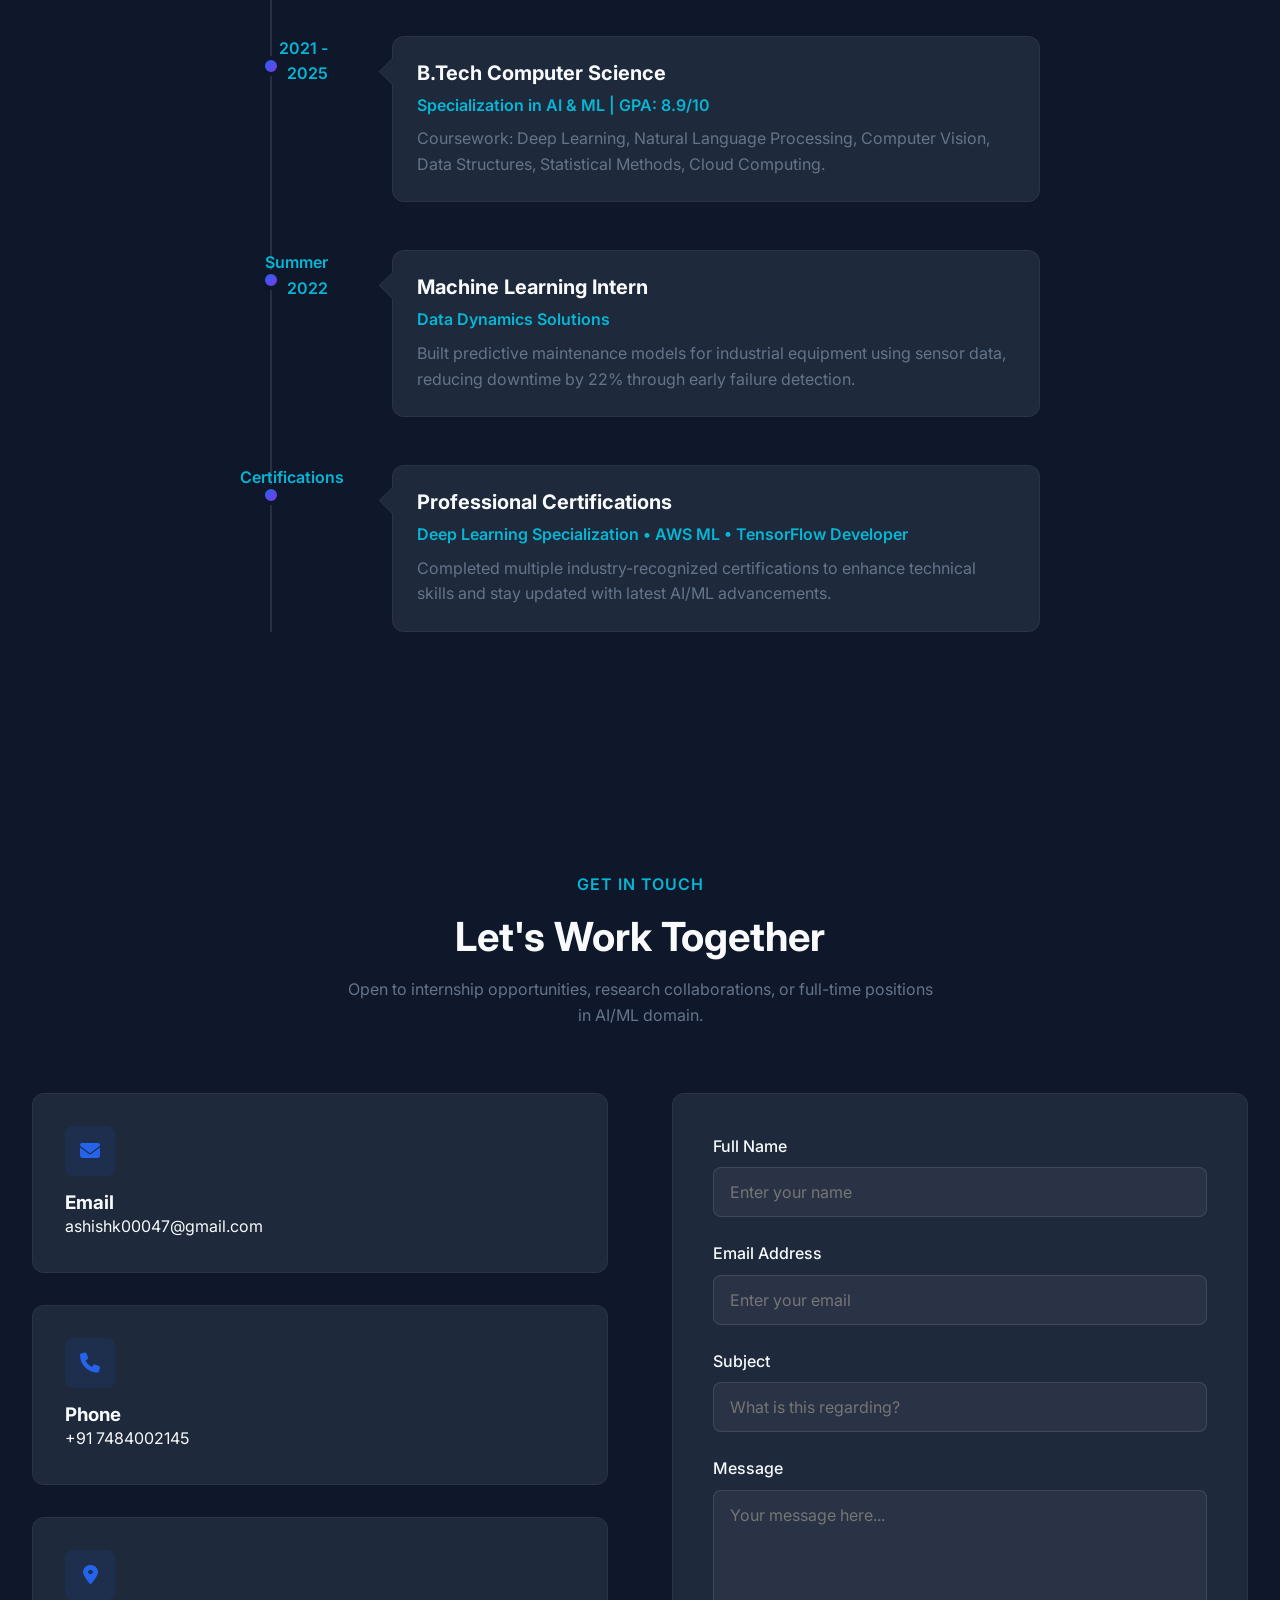
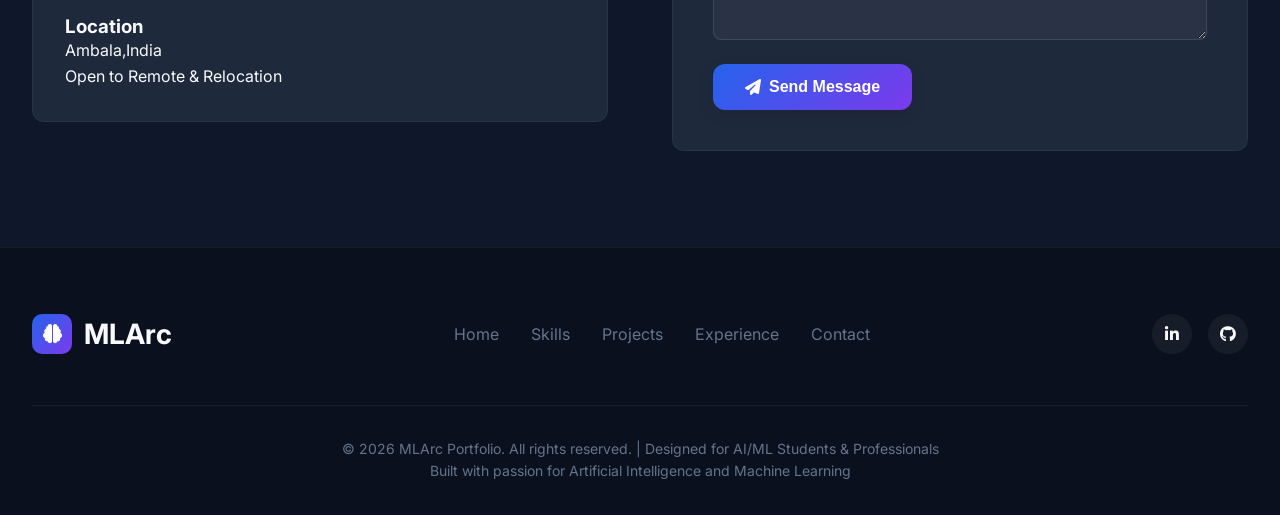
==== commit 79cd86ed: "app  update" ====
--- a/index.html
+++ b/index.html
@@ -184,7 +184,7 @@
 <section id="projects">
     <div class="container">
         <div class="section-header fade-in">
-            <div class="section-subtitle">Portfolio</div>
+            
             <h2 class="section-title">Featured Projects</h2>
             <p class="section-desc">
                 Real-world applications of AI/ML technologies showcasing problem-solving abilities and technical expertise.
@@ -432,7 +432,7 @@
                 </div>
                 
                 <div class="footer-social">
-                    <a href="www.linkedin.com/in/ashish-kumar-1427342b3" class="social-icon">
+                    <a href="https://www.linkedin.com/in/ashish-kumar-1427342b3" class="social-icon">
                         <i class="fab fa-linkedin-in"></i>
                     </a>
                     <a href="https://github.com/ashislife/ashislife" class="social-icon">
